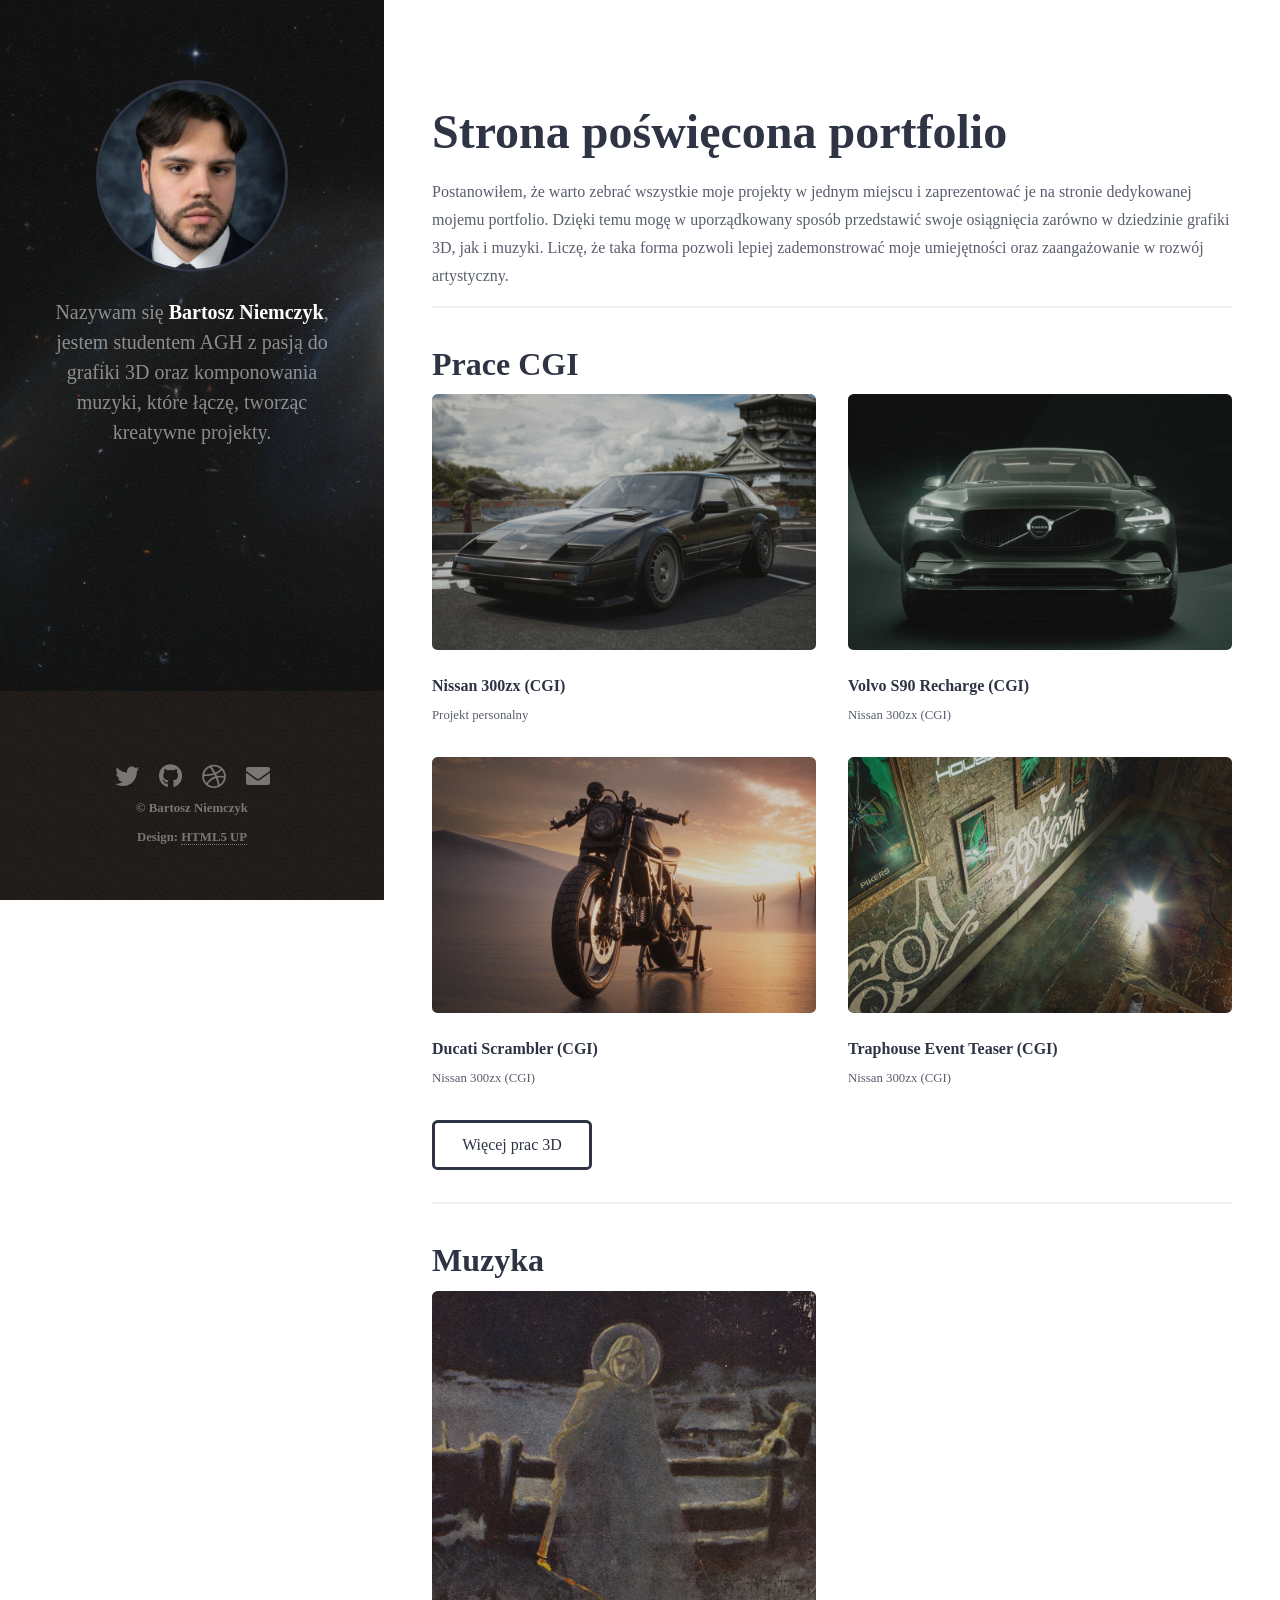
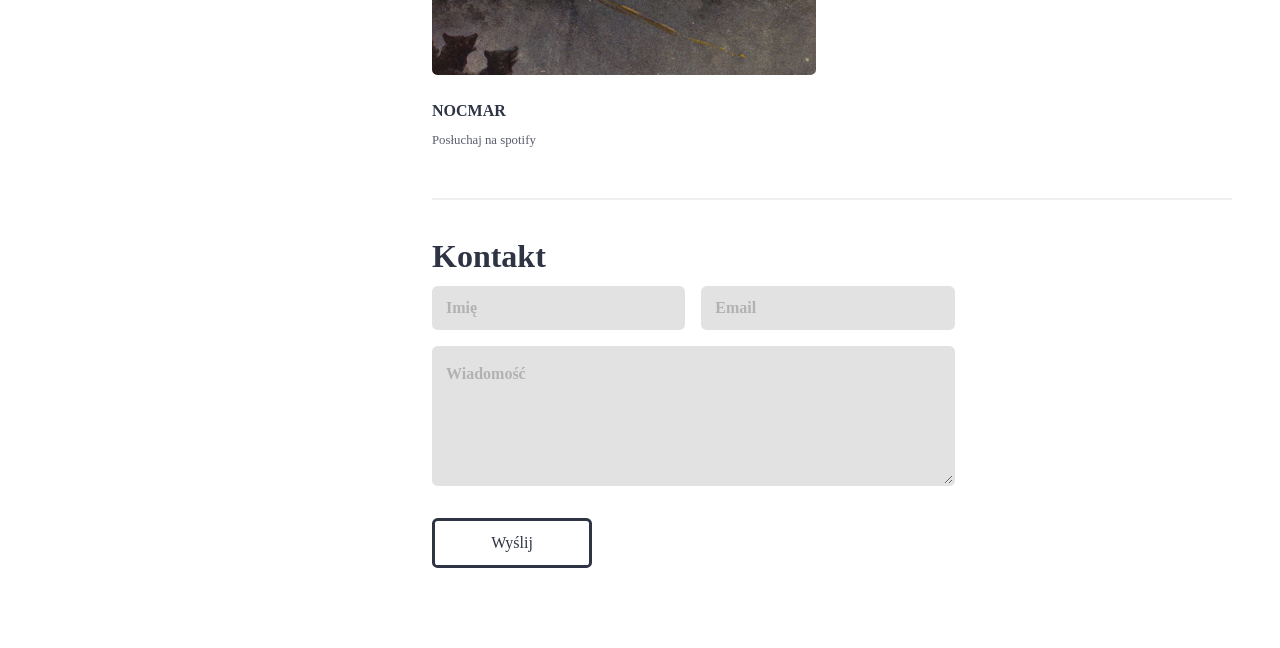
==== index.html @ d7f83591 "Update index.html" ====
<!DOCTYPE HTML>
<!--
	Strata by HTML5 UP
	html5up.net | @ajlkn
	Free for personal and commercial use under the CCA 3.0 license (html5up.net/license)
-->
<html>
	<head>
		<title>Portfolio</title>
		<meta charset="utf-8" />
		<meta name = "viewport" content = "width=device-width, minimum-scale=1.0, maximum-scale = 1.0, user-scalable = no">
		<link rel="stylesheet" href="assets/css/main.css" />
		<link rel="icon" type="image/x-icon" href="images/favicon.ico">

		
	</head>
	<body class="is-preload">

		<!-- Header -->
			<header id="header">
				<div class="inner">
					<a href="#" class="image avatar"><img src="images/avatar.jpg" alt="" /></a>
					<h1>Nazywam się <strong>Bartosz Niemczyk</strong>,<br> jestem studentem AGH z pasją do grafiki 3D oraz komponowania muzyki, które łączę, tworząc kreatywne projekty.
					</h1>
				</div>
			</header>

		<!-- Main -->
			<div id="main">

				<!-- One -->
					<section id="one">
						<header class="major">
							<h2>Strona poświęcona portfolio</h2>
						</header>
						<p>Postanowiłem, że warto zebrać wszystkie moje projekty w jednym miejscu i zaprezentować je na stronie dedykowanej mojemu portfolio. Dzięki temu mogę w uporządkowany sposób przedstawić swoje osiągnięcia zarówno w dziedzinie grafiki 3D, jak i muzyki. Liczę, że taka forma pozwoli lepiej zademonstrować moje umiejętności oraz zaangażowanie w rozwój artystyczny.</p>
						<!-- <ul class="actions">
							<li><a href="#" class="button">Learn More</a></li>
						</ul> -->
					</section>

				<!-- Two -->
					<section id="two">
						<h2>Prace CGI</h2>
						<div class="row">
							<article class="col-6 col-12-xsmall work-item">
								<a href="https://www.behance.net/gallery/176409725/Nissan-300zx-(CGI)" target="_blank" class="image fit thumb"><img src="images/thumbs/01.jpg" alt="" /></a>
								<h3>Nissan 300zx (CGI)</h3>
								<p>Projekt personalny</p>
							</article>
							<article class="col-6 col-12-xsmall work-item">
								<a href="https://www.behance.net/gallery/152420833/Volvo-S90-Recharge-(CGI)" target="_blank" class="image fit thumb"><img src="images/thumbs/02.jpg" alt="" /></a>
								<h3>Volvo S90 Recharge (CGI)</h3>
								<p>Nissan 300zx (CGI)</p>
							</article>
							<article class="col-6 col-12-xsmall work-item">
								<a href="https://www.behance.net/gallery/175457069/Ducati-Scrambler-(CGI)" target="_blank" class="image fit thumb" ><img src="images/thumbs/03.jpg" alt="" /></a>
								<h3>Ducati Scrambler (CGI)</h3>
								<p>Nissan 300zx (CGI)</p>
							</article>
							<article class="col-6 col-12-xsmall work-item">
								<a href="https://www.behance.net/gallery/165591593/Traphouse-Event-Teaser-(CGI)" target="_blank" class="image fit thumb"><img src="images/thumbs/04.jpg" alt="" /></a>
								<h3>Traphouse Event Teaser (CGI)</h3>
								<p>Nissan 300zx (CGI)</p>
							<!-- </article>
							<article class="col-6 col-12-xsmall work-item">
								<a href="images/fulls/05.jpg" class="image fit thumb"><img src="images/thumbs/05.jpg" alt="" /></a>
								<h3>Nunc enim commodo aliquet</h3>
								<p>Lorem ipsum dolor sit amet nisl sed nullam feugiat.</p>
							</article>
							<article class="col-6 col-12-xsmall work-item">
								<a href="images/fulls/06.jpg" class="image fit thumb"><img src="images/thumbs/06.jpg" alt="" /></a>
								<h3>Risus ornare lacinia</h3>
								<p>Lorem ipsum dolor sit amet nisl sed nullam feugiat.</p>
							</article> -->
						</div>
						<ul class="actions">
							<li><a href="https://www.behance.net/bartoszniemczyk" target="_blank" class="button">Więcej prac 3D</a></li>
						</ul>
					</section>


					<section id="two"></section>
						<h2>Muzyka</h2>
						<div class="row">
							<article class="col-6 col-12-xsmall work-item">
								<a href="https://open.spotify.com/artist/4rnsFcRvo1aa1k4gIyUKtD?si=FUJLoFWuQAuDpRDYm5eV9Q" class="image fit thumb"><img src="images/thumbs/05.jpg" alt="" /></a>
								<h3>NOCMAR</h3>
								<p>Posłuchaj na spotify</p>
							</article>
						</div>
					</section>

				<!-- Three -->
					<section id="three">
						<h2>Kontakt</h2>
						
						<div class="row">
							<div class="col-8 col-12-small">
								<form method="post" action="#">
									<div class="row gtr-uniform gtr-50">
										<div class="col-6 col-12-xsmall"><input type="text" name="name" id="name" placeholder="Imię" /></div>
										<div class="col-6 col-12-xsmall"><input type="email" name="email" id="email" placeholder="Email" /></div>
										<div class="col-12"><textarea name="message" id="message" placeholder="Wiadomość" rows="4"></textarea></div>
									</div>
								</form>
								<ul class="actions">
									<li><input type="submit" value="Wyślij" /></li>
								</ul>
							</div>
							<div class="col-4 col-12-small">
								<!-- <ul class="labeled-icons">
									<li>
										<h3 class="icon solid fa-home"><span class="label">Address</span></h3>
										1234 Somewhere Rd.<br />
										Nashville, TN 00000<br />
										United States
									</li>
									<li>
										<h3 class="icon solid fa-mobile-alt"><span class="label">Phone</span></h3>
										000-000-0000
									</li>
									<li>
										<h3 class="icon solid fa-envelope"><span class="label">Email</span></h3>
										<a href="#">hello@untitled.tld</a>
									</li>
								</ul> -->
							</div>
						</div>
					</section>

				<!-- Four -->
				<!--
					<section id="four">
						<h2>Elements</h2>

						<section>
							<h4>Text</h4>
							<p>This is <b>bold</b> and this is <strong>strong</strong>. This is <i>italic</i> and this is <em>emphasized</em>.
							This is <sup>superscript</sup> text and this is <sub>subscript</sub> text.
							This is <u>underlined</u> and this is code: <code>for (;;) { ... }</code>. Finally, <a href="#">this is a link</a>.</p>
							<hr />
							<header>
								<h4>Heading with a Subtitle</h4>
								<p>Lorem ipsum dolor sit amet nullam id egestas urna aliquam</p>
							</header>
							<p>Nunc lacinia ante nunc ac lobortis. Interdum adipiscing gravida odio porttitor sem non mi integer non faucibus ornare mi ut ante amet placerat aliquet. Volutpat eu sed ante lacinia sapien lorem accumsan varius montes viverra nibh in adipiscing blandit tempus accumsan.</p>
							<header>
								<h5>Heading with a Subtitle</h5>
								<p>Lorem ipsum dolor sit amet nullam id egestas urna aliquam</p>
							</header>
							<p>Nunc lacinia ante nunc ac lobortis. Interdum adipiscing gravida odio porttitor sem non mi integer non faucibus ornare mi ut ante amet placerat aliquet. Volutpat eu sed ante lacinia sapien lorem accumsan varius montes viverra nibh in adipiscing blandit tempus accumsan.</p>
							<hr />
							<h2>Heading Level 2</h2>
							<h3>Heading Level 3</h3>
							<h4>Heading Level 4</h4>
							<h5>Heading Level 5</h5>
							<h6>Heading Level 6</h6>
							<hr />
							<h5>Blockquote</h5>
							<blockquote>Fringilla nisl. Donec accumsan interdum nisi, quis tincidunt felis sagittis eget tempus euismod. Vestibulum ante ipsum primis in faucibus vestibulum. Blandit adipiscing eu felis iaculis volutpat ac adipiscing accumsan faucibus. Vestibulum ante ipsum primis in faucibus lorem ipsum dolor sit amet nullam adipiscing eu felis.</blockquote>
							<h5>Preformatted</h5>
							<pre><code>i = 0;

while (!deck.isInOrder()) {
print 'Iteration ' + i;
deck.shuffle();
i++;
}

print 'It took ' + i + ' iterations to sort the deck.';</code></pre>
						</section>

						<section>
							<h4>Lists</h4>
							<div class="row">
								<div class="col-6 col-12-xsmall">
									<h5>Unordered</h5>
									<ul>
										<li>Dolor pulvinar etiam magna etiam.</li>
										<li>Sagittis adipiscing lorem eleifend.</li>
										<li>Felis enim feugiat dolore viverra.</li>
									</ul>
									<h5>Alternate</h5>
									<ul class="alt">
										<li>Dolor pulvinar etiam magna etiam.</li>
										<li>Sagittis adipiscing lorem eleifend.</li>
										<li>Felis enim feugiat dolore viverra.</li>
									</ul>
								</div>
								<div class="col-6 col-12-xsmall">
									<h5>Ordered</h5>
									<ol>
										<li>Dolor pulvinar etiam magna etiam.</li>
										<li>Etiam vel felis at lorem sed viverra.</li>
										<li>Felis enim feugiat dolore viverra.</li>
										<li>Dolor pulvinar etiam magna etiam.</li>
										<li>Etiam vel felis at lorem sed viverra.</li>
										<li>Felis enim feugiat dolore viverra.</li>
									</ol>
									<h5>Icons</h5>
									<ul class="icons">
										<li><a href="#" class="icon brands fa-twitter"><span class="label">Twitter</span></a></li>
										<li><a href="#" class="icon brands fa-facebook-f"><span class="label">Facebook</span></a></li>
										<li><a href="#" class="icon brands fa-instagram"><span class="label">Instagram</span></a></li>
										<li><a href="#" class="icon brands fa-github"><span class="label">Github</span></a></li>
										<li><a href="#" class="icon brands fa-dribbble"><span class="label">Dribbble</span></a></li>
										<li><a href="#" class="icon brands fa-tumblr"><span class="label">Tumblr</span></a></li>
									</ul>
								</div>
							</div>
							<h5>Actions</h5>
							<ul class="actions">
								<li><a href="#" class="button primary">Default</a></li>
								<li><a href="#" class="button">Default</a></li>
							</ul>
							<ul class="actions small">
								<li><a href="#" class="button primary small">Small</a></li>
								<li><a href="#" class="button small">Small</a></li>
							</ul>
							<div class="row">
								<div class="col-6 col-12-small">
									<ul class="actions stacked">
										<li><a href="#" class="button primary">Default</a></li>
										<li><a href="#" class="button">Default</a></li>
									</ul>
								</div>
								<div class="col-6 col-12-small">
									<ul class="actions stacked">
										<li><a href="#" class="button primary small">Small</a></li>
										<li><a href="#" class="button small">Small</a></li>
									</ul>
								</div>
								<div class="col-6 col-12-small">
									<ul class="actions stacked">
										<li><a href="#" class="button primary fit">Default</a></li>
										<li><a href="#" class="button fit">Default</a></li>
									</ul>
								</div>
								<div class="col-6 col-12-small">
									<ul class="actions stacked">
										<li><a href="#" class="button primary small fit">Small</a></li>
										<li><a href="#" class="button small fit">Small</a></li>
									</ul>
								</div>
							</div>
						</section>

						<section>
							<h4>Table</h4>
							<h5>Default</h5>
							<div class="table-wrapper">
								<table>
									<thead>
										<tr>
											<th>Name</th>
											<th>Description</th>
											<th>Price</th>
										</tr>
									</thead>
									<tbody>
										<tr>
											<td>Item One</td>
											<td>Ante turpis integer aliquet porttitor.</td>
											<td>29.99</td>
										</tr>
										<tr>
											<td>Item Two</td>
											<td>Vis ac commodo adipiscing arcu aliquet.</td>
											<td>19.99</td>
										</tr>
										<tr>
											<td>Item Three</td>
											<td> Morbi faucibus arcu accumsan lorem.</td>
											<td>29.99</td>
										</tr>
										<tr>
											<td>Item Four</td>
											<td>Vitae integer tempus condimentum.</td>
											<td>19.99</td>
										</tr>
										<tr>
											<td>Item Five</td>
											<td>Ante turpis integer aliquet porttitor.</td>
											<td>29.99</td>
										</tr>
									</tbody>
									<tfoot>
										<tr>
											<td colspan="2"></td>
											<td>100.00</td>
										</tr>
									</tfoot>
								</table>
							</div>

							<h5>Alternate</h5>
							<div class="table-wrapper">
								<table class="alt">
									<thead>
										<tr>
											<th>Name</th>
											<th>Description</th>
											<th>Price</th>
										</tr>
									</thead>
									<tbody>
										<tr>
											<td>Item One</td>
											<td>Ante turpis integer aliquet porttitor.</td>
											<td>29.99</td>
										</tr>
										<tr>
											<td>Item Two</td>
											<td>Vis ac commodo adipiscing arcu aliquet.</td>
											<td>19.99</td>
										</tr>
										<tr>
											<td>Item Three</td>
											<td> Morbi faucibus arcu accumsan lorem.</td>
											<td>29.99</td>
										</tr>
										<tr>
											<td>Item Four</td>
											<td>Vitae integer tempus condimentum.</td>
											<td>19.99</td>
										</tr>
										<tr>
											<td>Item Five</td>
											<td>Ante turpis integer aliquet porttitor.</td>
											<td>29.99</td>
										</tr>
									</tbody>
									<tfoot>
										<tr>
											<td colspan="2"></td>
											<td>100.00</td>
										</tr>
									</tfoot>
								</table>
							</div>
						</section>

						<section>
							<h4>Buttons</h4>
							<ul class="actions">
								<li><a href="#" class="button primary">Primary</a></li>
								<li><a href="#" class="button">Default</a></li>
							</ul>
							<ul class="actions">
								<li><a href="#" class="button large">Large</a></li>
								<li><a href="#" class="button">Default</a></li>
								<li><a href="#" class="button small">Small</a></li>
							</ul>
							<ul class="actions fit">
								<li><a href="#" class="button primary fit">Fit</a></li>
								<li><a href="#" class="button fit">Fit</a></li>
							</ul>
							<ul class="actions fit small">
								<li><a href="#" class="button primary fit small">Fit + Small</a></li>
								<li><a href="#" class="button fit small">Fit + Small</a></li>
							</ul>
							<ul class="actions">
								<li><a href="#" class="button primary icon solid fa-download">Icon</a></li>
								<li><a href="#" class="button icon solid fa-download">Icon</a></li>
							</ul>
							<ul class="actions">
								<li><span class="button primary disabled">Primary</span></li>
								<li><span class="button disabled">Default</span></li>
							</ul>
						</section>

						<section>
							<h4>Form</h4>
							<form method="post" action="#">
								<div class="row gtr-uniform gtr-50">
									<div class="col-6 col-12-xsmall">
										<input type="text" name="demo-name" id="demo-name" value="" placeholder="Name" />
									</div>
									<div class="col-6 col-12-xsmall">
										<input type="email" name="demo-email" id="demo-email" value="" placeholder="Email" />
									</div>
									<div class="col-12">
										<select name="demo-category" id="demo-category">
											<option value="">- Category -</option>
											<option value="1">Manufacturing</option>
											<option value="1">Shipping</option>
											<option value="1">Administration</option>
											<option value="1">Human Resources</option>
										</select>
									</div>
									<div class="col-4 col-12-small">
										<input type="radio" id="demo-priority-low" name="demo-priority" checked>
										<label for="demo-priority-low">Low Priority</label>
									</div>
									<div class="col-4 col-12-small">
										<input type="radio" id="demo-priority-normal" name="demo-priority">
										<label for="demo-priority-normal">Normal Priority</label>
									</div>
									<div class="col-4 col-12-small">
										<input type="radio" id="demo-priority-high" name="demo-priority">
										<label for="demo-priority-high">High Priority</label>
									</div>
									<div class="col-6 col-12-small">
										<input type="checkbox" id="demo-copy" name="demo-copy">
										<label for="demo-copy">Email me a copy of this message</label>
									</div>
									<div class="col-6 col-12-small">
										<input type="checkbox" id="demo-human" name="demo-human" checked>
										<label for="demo-human">I am a human and not a robot</label>
									</div>
									<div class="col-12">
										<textarea name="demo-message" id="demo-message" placeholder="Enter your message" rows="6"></textarea>
									</div>
									<div class="col-12">
										<ul class="actions">
											<li><input type="submit" value="Send Message" class="primary" /></li>
											<li><input type="reset" value="Reset" /></li>
										</ul>
									</div>
								</div>
							</form>
						</section>

						<section>
							<h4>Image</h4>
							<h5>Fit</h5>
							<div class="box alt">
								<div class="row gtr-50 gtr-uniform">
									<div class="col-12"><span class="image fit"><img src="images/fulls/05.jpg" alt="" /></span></div>
									<div class="col-4"><span class="image fit"><img src="images/thumbs/01.jpg" alt="" /></span></div>
									<div class="col-4"><span class="image fit"><img src="images/thumbs/02.jpg" alt="" /></span></div>
									<div class="col-4"><span class="image fit"><img src="images/thumbs/03.jpg" alt="" /></span></div>
									<div class="col-4"><span class="image fit"><img src="images/thumbs/04.jpg" alt="" /></span></div>
									<div class="col-4"><span class="image fit"><img src="images/thumbs/05.jpg" alt="" /></span></div>
									<div class="col-4"><span class="image fit"><img src="images/thumbs/06.jpg" alt="" /></span></div>
									<div class="col-4"><span class="image fit"><img src="images/thumbs/03.jpg" alt="" /></span></div>
									<div class="col-4"><span class="image fit"><img src="images/thumbs/02.jpg" alt="" /></span></div>
									<div class="col-4"><span class="image fit"><img src="images/thumbs/01.jpg" alt="" /></span></div>
								</div>
							</div>
							<h5>Left &amp; Right</h5>
							<p><span class="image left"><img src="images/avatar.jpg" alt="" /></span>Fringilla nisl. Donec accumsan interdum nisi, quis tincidunt felis sagittis eget. tempus euismod. Vestibulum ante ipsum primis in faucibus vestibulum. Blandit adipiscing eu felis iaculis volutpat ac adipiscing accumsan eu faucibus. Integer ac pellentesque praesent tincidunt felis sagittis eget. tempus euismod. Vestibulum ante ipsum primis in faucibus vestibulum. Blandit adipiscing eu felis iaculis volutpat ac adipiscing accumsan eu faucibus. Integer ac pellentesque praesent. Donec accumsan interdum nisi, quis tincidunt felis sagittis eget. tempus euismod. Vestibulum ante ipsum primis in faucibus vestibulum. Blandit adipiscing eu felis iaculis volutpat ac adipiscing accumsan eu faucibus. Integer ac pellentesque praesent tincidunt felis sagittis eget. tempus euismod. Vestibulum ante ipsum primis in faucibus vestibulum. Blandit adipiscing eu felis iaculis volutpat ac adipiscing accumsan eu faucibus. Integer ac pellentesque praesent.</p>
							<p><span class="image right"><img src="images/avatar.jpg" alt="" /></span>Fringilla nisl. Donec accumsan interdum nisi, quis tincidunt felis sagittis eget. tempus euismod. Vestibulum ante ipsum primis in faucibus vestibulum. Blandit adipiscing eu felis iaculis volutpat ac adipiscing accumsan eu faucibus. Integer ac pellentesque praesent tincidunt felis sagittis eget. tempus euismod. Vestibulum ante ipsum primis in faucibus vestibulum. Blandit adipiscing eu felis iaculis volutpat ac adipiscing accumsan eu faucibus. Integer ac pellentesque praesent. Donec accumsan interdum nisi, quis tincidunt felis sagittis eget. tempus euismod. Vestibulum ante ipsum primis in faucibus vestibulum. Blandit adipiscing eu felis iaculis volutpat ac adipiscing accumsan eu faucibus. Integer ac pellentesque praesent tincidunt felis sagittis eget. tempus euismod. Vestibulum ante ipsum primis in faucibus vestibulum. Blandit adipiscing eu felis iaculis volutpat ac adipiscing accumsan eu faucibus. Integer ac pellentesque praesent.</p>
						</section>

					</section>
				-->

			</div>

		<!-- Footer -->
			<footer id="footer">
				<div class="inner">
					<ul class="icons">
						<li><a href="#" class="icon brands fa-twitter"><span class="label">Twitter</span></a></li>
						<li><a href="#" class="icon brands fa-github"><span class="label">Github</span></a></li>
						<li><a href="#" class="icon brands fa-dribbble"><span class="label">Dribbble</span></a></li>
						<li><a href="#" class="icon solid fa-envelope"><span class="label">Email</span></a></li>
					</ul>
					<ul class="copyright">
						<li>&copy; Bartosz Niemczyk</li><li>Design: <a href="http://html5up.net">HTML5 UP</a></li>
					</ul>
				</div>
			</footer>

		<!-- Scripts -->
			<script src="assets/js/jquery.min.js"></script>
			<script src="assets/js/jquery.poptrox.min.js"></script>
			<script src="assets/js/browser.min.js"></script>
			<script src="assets/js/breakpoints.min.js"></script>
			<script src="assets/js/util.js"></script>
			<script src="assets/js/main.js"></script>

	</body>
</html>
---- assets/css/main.css ----
@import url("fontawesome-all.min.css");
@import url("https://fonts.googleapis.com/css?family=Source+Sans+Pro:400,400italic");

/*
	Strata by HTML5 UP
	html5up.net | @ajlkn
	Free for personal and commercial use under the CCA 3.0 license (html5up.net/license)
*/

html, body, div, span, applet, object,
iframe, h1, h2, h3, h4, h5, h6, p, blockquote,
pre, a, abbr, acronym, address, big, cite,
code, del, dfn, em, img, ins, kbd, q, s, samp,
small, strike, strong, sub, sup, tt, var, b,
u, i, center, dl, dt, dd, ol, ul, li, fieldset,
form, label, legend, table, caption, tbody,
tfoot, thead, tr, th, td, article, aside,
canvas, details, embed, figure, figcaption,
footer, header, hgroup, menu, nav, output, ruby,
section, summary, time, mark, audio, video {
	margin: 0;
	padding: 0;
	border: 0;
	font-size: 100%;
	font: inherit;
	vertical-align: baseline;}

article, aside, details, figcaption, figure,
footer, header, hgroup, menu, nav, section {
	display: block;}

body {
	line-height: 1;
	
}

ol, ul {
	list-style: none;
}

blockquote, q {
	quotes: none;
}

	blockquote:before, blockquote:after, q:before, q:after {
		content: '';
		content: none;
	}

table {
	border-collapse: collapse;
	border-spacing: 0;
}

body {
	-webkit-text-size-adjust: none;
}

mark {
	background-color: transparent;
	color: inherit;
}

input::-moz-focus-inner {
	border: 0;
	padding: 0;
}

input, select, textarea {
	-moz-appearance: none;
	-webkit-appearance: none;
	-ms-appearance: none;
	appearance: none;
}

/* Basic */

	html {
		box-sizing: border-box;
	}

	*, *:before, *:after {
		box-sizing: inherit;
	}

	body {
		/* background: #fff;
		background-image: linear-gradient(#cfcfcf, rgb(255, 255, 255)) */

		background: rgb(255, 255, 255);
		/* background: linear-gradient(270deg, rgba(255,255,255,1) 0%, rgba(255,255,255,1) 20%, rgba(35,49,55,1) 100%); */
	}

		body.is-preload *, body.is-preload *:before, body.is-preload *:after {
			-moz-animation: none !important;
			-webkit-animation: none !important;
			-ms-animation: none !important;
			animation: none !important;
			-moz-transition: none !important;
			-webkit-transition: none !important;
			-ms-transition: none !important;
			transition: none !important;
		}

	body, input, select, textarea {
		color: #a2a2a2;
	
		/* font-family: "Source Sans Pro", Helvetica, sans-serif; */
		/* font-family: 'Times New Roman', Times, serif; */
		font-family: Cambria, Cochin, Georgia, Times, 'Times New Roman', serif;
		font-size: 16pt;
		font-weight: 800;
		line-height: 1.75em;
	}

	a {
		-moz-transition: color 0.2s ease-in-out, border-color 0.2s ease-in-out;
		-webkit-transition: color 0.2s ease-in-out, border-color 0.2s ease-in-out;
		-ms-transition: color 0.2s ease-in-out, border-color 0.2s ease-in-out;
		transition: color 0.2s ease-in-out, border-color 0.2s ease-in-out;
		border-bottom: dotted 1px;
		color: #49bf9d;
		text-decoration: none;
	}

		a:hover {
			border-bottom-color: transparent;
			color: #49bf9d !important;
			text-decoration: none;
		}

	strong, b {
		color: #787878;
		font-weight: 800;
	}

	em, i {
		font-style: italic;
	}

	p {
		font-weight: 400;
		color: #595e6d;
		margin: 0 0 0em 0;
	}

	h1	{
		color: #2e3444;
		font-weight: 400;
		line-height: 1em;
		margin: 0 0 0em 0;
	}
	h2, h3, h4, h5, h6 {
		/* color: #787878; */
		color: #2e3444;
		font-weight: 600;
		line-height: 1em;
		margin: 0 0 0.2em 0;
	}

		h1 a, h2 a, h3 a, h4 a, h5 a, h6 a {
			color: inherit;
			text-decoration: none;
		}

	h1 {
		font-size: 2em;
		line-height: 1.5em;
	}

	h2 {
		font-size: 2em;
		line-height: 1.5em;
	}

	h3 {
		font-size: 1.25em;
		line-height: 1.5em;
	}

	h4 {
		font-size: 1.1em;
		line-height: 1.5em;
	}

	h5 {
		font-size: 0.9em;
		line-height: 1.5em;
	}

	h6 {
		font-size: 0.7em;
		line-height: 1.5em;
	}

	sub {
		font-size: 0.8em;
		position: relative;
		top: 0.5em;
	}

	sup {
		font-size: 0.8em;
		position: relative;
		top: -0.5em;
	}

	hr {
		border: 0;
		border-bottom: solid 2px #efefef;
		margin: 2em 0;
	}

		hr.major {
			margin: 3em 0;
		}

	blockquote {
		border-left: solid 6px #efefef;
		font-style: italic;
		margin: 0 0 2em 0;
		padding: 0.5em 0 0.5em 1.5em;
	}

	code {
		background: #f7f7f7;
		border-radius: 0.35em;
		border: solid 2px #efefef;
		font-family: "Courier New", monospace;
		font-size: 0.9em;
		margin: 0 0.25em;
		padding: 0.25em 0.65em;
	}

	pre {
		-webkit-overflow-scrolling: touch;
		font-family: "Courier New", monospace;
		font-size: 0.9em;
		margin: 0 0 2em 0;
	}

		pre code {
			display: block;
			line-height: 1.75em;
			padding: 1em 1.5em;
			overflow-x: auto;
		}

	.align-left {
		text-align: left;
	}

	.align-center {
		text-align: center;
	}

	.align-right {
		text-align: right;
	}

/* Container */

	.container {
		margin: 0 auto;
		max-width: calc(100% - 4em);
		width: 100%;
	}

		.container.xsmall {
			width: 25%;
		}

		.container.small {
			width: 50%;
		}

		.container.medium {
			width: 75%;
		}

		.container.large {
			width: 125%;
		}

		.container.xlarge {
			width: 150%;
		}

		.container.max {
			width: 100%;
		}

		@media screen and (max-width: 980px) {

			.container {
				width: 100% !important;
				max-width: 100% !important;
			}

		}

		@media screen and (max-width: 480px) {

			.container {
				max-width: calc(100% - 3em);
			}

		}

/* Row */

	.row {
		display: flex;
		flex-wrap: wrap;
		box-sizing: border-box;
		align-items: stretch;

		
	}

		.row > * {
			box-sizing: border-box;
		}

		.row.gtr-uniform > * > :last-child {
			margin-bottom: 0;
		}

		.row.aln-left {
			justify-content: flex-start;
		}

		.row.aln-center {
			justify-content: center;
		}

		.row.aln-right {
			justify-content: flex-end;
		}

		.row.aln-top {
			align-items: flex-start;
		}

		.row.aln-middle {
			align-items: center;
		}

		.row.aln-bottom {
			align-items: flex-end;
		}

		.row > .imp {
			order: -1;
		}

		.row > .col-1 {
			width: 8.33333%;
		}

		.row > .off-1 {
			margin-left: 8.33333%;
		}

		.row > .col-2 {
			width: 16.66667%;
		}

		.row > .off-2 {
			margin-left: 16.66667%;
		}

		.row > .col-3 {
			width: 25%;
		}

		.row > .off-3 {
			margin-left: 25%;
		}

		.row > .col-4 {
			width: 33.33333%;
		}

		.row > .off-4 {
			margin-left: 33.33333%;
		}

		.row > .col-5 {
			width: 41.66667%;
		}

		.row > .off-5 {
			margin-left: 41.66667%;
		}

		.row > .col-6 {
			width: 50%;
		}

		.row > .off-6 {
			margin-left: 50%;
		}

		.row > .col-7 {
			width: 58.33333%;
		}

		.row > .off-7 {
			margin-left: 58.33333%;
		}

		.row > .col-8 {
			width: 66.66667%;
		}

		.row > .off-8 {
			margin-left: 66.66667%;
		}

		.row > .col-9 {
			width: 75%;
		}

		.row > .off-9 {
			margin-left: 75%;
		}

		.row > .col-10 {
			width: 83.33333%;
		}

		.row > .off-10 {
			margin-left: 83.33333%;
		}

		.row > .col-11 {
			width: 91.66667%;
		}

		.row > .off-11 {
			margin-left: 91.66667%;
		}

		.row > .col-12 {
			width: 100%;
		}

		.row > .off-12 {
			margin-left: 100%;
		}

		.row.gtr-0 {
			margin-top: 0;
			margin-left: 0em;
		}

			.row.gtr-0 > * {
				padding: 0 0 0 0em;
			}

			.row.gtr-0.gtr-uniform {
				margin-top: 0em;
			}

				.row.gtr-0.gtr-uniform > * {
					padding-top: 0em;
				}

		.row.gtr-25 {
			margin-top: 0;
			margin-left: -0.625em;
		}

			.row.gtr-25 > * {
				padding: 0 0 0 0.625em;
			}

			.row.gtr-25.gtr-uniform {
				margin-top: -0.625em;
			}

				.row.gtr-25.gtr-uniform > * {
					padding-top: 0.625em;
				}

		.row.gtr-50 {
			margin-top: 0;
			margin-left: -1.25em;
		}

			.row.gtr-50 > * {
				padding: 0 0 0 1.25em;
			}

			.row.gtr-50.gtr-uniform {
				margin-top: -1.25em;
			}

				.row.gtr-50.gtr-uniform > * {
					padding-top: 1.25em;
				}

		.row {
			margin-top: 0;
			margin-left: -2.5em;
		}

			.row > * {
				padding: 0 0 0 2.5em;
			}

			.row.gtr-uniform {
				margin-top: -2.5em;
			}

				.row.gtr-uniform > * {
					padding-top: 2.5em;
				}

		.row.gtr-150 {
			margin-top: 0;
			margin-left: -3.75em;
		}

			.row.gtr-150 > * {
				padding: 0 0 0 3.75em;
			}

			.row.gtr-150.gtr-uniform {
				margin-top: -3.75em;
			}

				.row.gtr-150.gtr-uniform > * {
					padding-top: 3.75em;
				}

		.row.gtr-200 {
			margin-top: 0;
			margin-left: -5em;
		}

			.row.gtr-200 > * {
				padding: 0 0 0 5em;
			}

			.row.gtr-200.gtr-uniform {
				margin-top: -5em;
			}

				.row.gtr-200.gtr-uniform > * {
					padding-top: 5em;
				}

		@media screen and (max-width: 1800px) {

			.row {
				display: flex;
				flex-wrap: wrap;
				box-sizing: border-box;
				align-items: stretch;
			}

				.row > * {
					box-sizing: border-box;
				}

				.row.gtr-uniform > * > :last-child {
					margin-bottom: 0;
				}

				.row.aln-left {
					justify-content: flex-start;
				}

				.row.aln-center {
					justify-content: center;
				}

				.row.aln-right {
					justify-content: flex-end;
				}

				.row.aln-top {
					align-items: flex-start;
				}

				.row.aln-middle {
					align-items: center;
				}

				.row.aln-bottom {
					align-items: flex-end;
				}

				.row > .imp-xlarge {
					order: -1;
				}

				.row > .col-1-xlarge {
					width: 8.33333%;
				}

				.row > .off-1-xlarge {
					margin-left: 8.33333%;
				}

				.row > .col-2-xlarge {
					width: 16.66667%;
				}

				.row > .off-2-xlarge {
					margin-left: 16.66667%;
				}

				.row > .col-3-xlarge {
					width: 25%;
				}

				.row > .off-3-xlarge {
					margin-left: 25%;
				}

				.row > .col-4-xlarge {
					width: 33.33333%;
				}

				.row > .off-4-xlarge {
					margin-left: 33.33333%;
				}

				.row > .col-5-xlarge {
					width: 41.66667%;
				}

				.row > .off-5-xlarge {
					margin-left: 41.66667%;
				}

				.row > .col-6-xlarge {
					width: 50%;
				}

				.row > .off-6-xlarge {
					margin-left: 50%;
				}

				.row > .col-7-xlarge {
					width: 58.33333%;
				}

				.row > .off-7-xlarge {
					margin-left: 58.33333%;
				}

				.row > .col-8-xlarge {
					width: 66.66667%;
				}

				.row > .off-8-xlarge {
					margin-left: 66.66667%;
				}

				.row > .col-9-xlarge {
					width: 75%;
				}

				.row > .off-9-xlarge {
					margin-left: 75%;
				}

				.row > .col-10-xlarge {
					width: 83.33333%;
				}

				.row > .off-10-xlarge {
					margin-left: 83.33333%;
				}

				.row > .col-11-xlarge {
					width: 91.66667%;
				}

				.row > .off-11-xlarge {
					margin-left: 91.66667%;
				}

				.row > .col-12-xlarge {
					width: 100%;
				}

				.row > .off-12-xlarge {
					margin-left: 100%;
				}

				.row.gtr-0 {
					margin-top: 0;
					margin-left: 0em;
				}

					.row.gtr-0 > * {
						padding: 0 0 0 0em;
					}

					.row.gtr-0.gtr-uniform {
						margin-top: 0em;
					}

						.row.gtr-0.gtr-uniform > * {
							padding-top: 0em;
						}

				.row.gtr-25 {
					margin-top: 0;
					margin-left: -0.625em;
				}

					.row.gtr-25 > * {
						padding: 0 0 0 0.625em;
					}

					.row.gtr-25.gtr-uniform {
						margin-top: -0.625em;
					}

						.row.gtr-25.gtr-uniform > * {
							padding-top: 0.625em;
						}

				.row.gtr-50 {
					margin-top: 0;
					margin-left: -1.25em;
				}

					.row.gtr-50 > * {
						padding: 0 0 0 1.25em;
					}

					.row.gtr-50.gtr-uniform {
						margin-top: -1.25em;
					}

						.row.gtr-50.gtr-uniform > * {
							padding-top: 1.25em;
						}

				.row {
					margin-top: 0;
					margin-left: -2.5em;
				}

					.row > * {
						padding: 0 0 0 2.5em;
					}

					.row.gtr-uniform {
						margin-top: -2.5em;
					}

						.row.gtr-uniform > * {
							padding-top: 2.5em;
						}

				.row.gtr-150 {
					margin-top: 0;
					margin-left: -3.75em;
				}

					.row.gtr-150 > * {
						padding: 0 0 0 3.75em;
					}

					.row.gtr-150.gtr-uniform {
						margin-top: -3.75em;
					}

						.row.gtr-150.gtr-uniform > * {
							padding-top: 3.75em;
						}

				.row.gtr-200 {
					margin-top: 0;
					margin-left: -5em;
				}

					.row.gtr-200 > * {
						padding: 0 0 0 5em;
					}

					.row.gtr-200.gtr-uniform {
						margin-top: -5em;
					}

						.row.gtr-200.gtr-uniform > * {
							padding-top: 5em;
						}

		}

		@media screen and (max-width: 1280px) {

			.row {
				display: flex;
				flex-wrap: wrap;
				box-sizing: border-box;
				align-items: stretch;
			}

				.row > * {
					box-sizing: border-box;
				}

				.row.gtr-uniform > * > :last-child {
					margin-bottom: 0;
				}

				.row.aln-left {
					justify-content: flex-start;
				}

				.row.aln-center {
					justify-content: center;
				}

				.row.aln-right {
					justify-content: flex-end;
				}

				.row.aln-top {
					align-items: flex-start;
				}

				.row.aln-middle {
					align-items: center;
				}

				.row.aln-bottom {
					align-items: flex-end;
				}

				.row > .imp-large {
					order: -1;
				}

				.row > .col-1-large {
					width: 8.33333%;
				}

				.row > .off-1-large {
					margin-left: 8.33333%;
				}

				.row > .col-2-large {
					width: 16.66667%;
				}

				.row > .off-2-large {
					margin-left: 16.66667%;
				}

				.row > .col-3-large {
					width: 25%;
				}

				.row > .off-3-large {
					margin-left: 25%;
				}

				.row > .col-4-large {
					width: 33.33333%;
				}

				.row > .off-4-large {
					margin-left: 33.33333%;
				}

				.row > .col-5-large {
					width: 41.66667%;
				}

				.row > .off-5-large {
					margin-left: 41.66667%;
				}

				.row > .col-6-large {
					width: 50%;
				}

				.row > .off-6-large {
					margin-left: 50%;
				}

				.row > .col-7-large {
					width: 58.33333%;
				}

				.row > .off-7-large {
					margin-left: 58.33333%;
				}

				.row > .col-8-large {
					width: 66.66667%;
				}

				.row > .off-8-large {
					margin-left: 66.66667%;
				}

				.row > .col-9-large {
					width: 75%;
				}

				.row > .off-9-large {
					margin-left: 75%;
				}

				.row > .col-10-large {
					width: 83.33333%;
				}

				.row > .off-10-large {
					margin-left: 83.33333%;
				}

				.row > .col-11-large {
					width: 91.66667%;
				}

				.row > .off-11-large {
					margin-left: 91.66667%;
				}

				.row > .col-12-large {
					width: 100%;
				}

				.row > .off-12-large {
					margin-left: 100%;
				}

				.row.gtr-0 {
					margin-top: 0;
					margin-left: 0em;
				}

					.row.gtr-0 > * {
						padding: 0 0 0 0em;
					}

					.row.gtr-0.gtr-uniform {
						margin-top: 0em;
					}

						.row.gtr-0.gtr-uniform > * {
							padding-top: 0em;
						}

				.row.gtr-25 {
					margin-top: 0;
					margin-left: -0.5em;
				}

					.row.gtr-25 > * {
						padding: 0 0 0 0.5em;
					}

					.row.gtr-25.gtr-uniform {
						margin-top: -0.5em;
					}

						.row.gtr-25.gtr-uniform > * {
							padding-top: 0.5em;
						}

				.row.gtr-50 {
					margin-top: 0;
					margin-left: -1em;
				}

					.row.gtr-50 > * {
						padding: 0 0 0 1em;
					}

					.row.gtr-50.gtr-uniform {
						margin-top: -1em;
					}

						.row.gtr-50.gtr-uniform > * {
							padding-top: 1em;
						}

				.row {
					margin-top: 0;
					margin-left: -2em;
				}

					.row > * {
						padding: 0 0 0 2em;
					}

					.row.gtr-uniform {
						margin-top: -2em;
					}

						.row.gtr-uniform > * {
							padding-top: 2em;
						}

				.row.gtr-150 {
					margin-top: 0;
					margin-left: -3em;
				}

					.row.gtr-150 > * {
						padding: 0 0 0 3em;
					}

					.row.gtr-150.gtr-uniform {
						margin-top: -3em;
					}

						.row.gtr-150.gtr-uniform > * {
							padding-top: 3em;
						}

				.row.gtr-200 {
					margin-top: 0;
					margin-left: -4em;
				}

					.row.gtr-200 > * {
						padding: 0 0 0 4em;
					}

					.row.gtr-200.gtr-uniform {
						margin-top: -4em;
					}

						.row.gtr-200.gtr-uniform > * {
							padding-top: 4em;
						}

		}

		@media screen and (max-width: 980px) {

			.row {
				display: flex;
				flex-wrap: wrap;
				box-sizing: border-box;
				align-items: stretch;
			}

				.row > * {
					box-sizing: border-box;
				}

				.row.gtr-uniform > * > :last-child {
					margin-bottom: 0;
				}

				.row.aln-left {
					justify-content: flex-start;
				}

				.row.aln-center {
					justify-content: center;
				}

				.row.aln-right {
					justify-content: flex-end;
				}

				.row.aln-top {
					align-items: flex-start;
				}

				.row.aln-middle {
					align-items: center;
				}

				.row.aln-bottom {
					align-items: flex-end;
				}

				.row > .imp-medium {
					order: -1;
				}

				.row > .col-1-medium {
					width: 8.33333%;
				}

				.row > .off-1-medium {
					margin-left: 8.33333%;
				}

				.row > .col-2-medium {
					width: 16.66667%;
				}

				.row > .off-2-medium {
					margin-left: 16.66667%;
				}

				.row > .col-3-medium {
					width: 25%;
				}

				.row > .off-3-medium {
					margin-left: 25%;
				}

				.row > .col-4-medium {
					width: 33.33333%;
				}

				.row > .off-4-medium {
					margin-left: 33.33333%;
				}

				.row > .col-5-medium {
					width: 41.66667%;
				}

				.row > .off-5-medium {
					margin-left: 41.66667%;
				}

				.row > .col-6-medium {
					width: 50%;
				}

				.row > .off-6-medium {
					margin-left: 50%;
				}

				.row > .col-7-medium {
					width: 58.33333%;
				}

				.row > .off-7-medium {
					margin-left: 58.33333%;
				}

				.row > .col-8-medium {
					width: 66.66667%;
				}

				.row > .off-8-medium {
					margin-left: 66.66667%;
				}

				.row > .col-9-medium {
					width: 75%;
				}

				.row > .off-9-medium {
					margin-left: 75%;
				}

				.row > .col-10-medium {
					width: 83.33333%;
				}

				.row > .off-10-medium {
					margin-left: 83.33333%;
				}

				.row > .col-11-medium {
					width: 91.66667%;
				}

				.row > .off-11-medium {
					margin-left: 91.66667%;
				}

				.row > .col-12-medium {
					width: 100%;
				}

				.row > .off-12-medium {
					margin-left: 100%;
				}

				.row.gtr-0 {
					margin-top: 0;
					margin-left: 0em;
				}

					.row.gtr-0 > * {
						padding: 0 0 0 0em;
					}

					.row.gtr-0.gtr-uniform {
						margin-top: 0em;
					}

						.row.gtr-0.gtr-uniform > * {
							padding-top: 0em;
						}

				.row.gtr-25 {
					margin-top: 0;
					margin-left: -0.5em;
				}

					.row.gtr-25 > * {
						padding: 0 0 0 0.5em;
					}

					.row.gtr-25.gtr-uniform {
						margin-top: -0.5em;
					}

						.row.gtr-25.gtr-uniform > * {
							padding-top: 0.5em;
						}

				.row.gtr-50 {
					margin-top: 0;
					margin-left: -1em;
				}

					.row.gtr-50 > * {
						padding: 0 0 0 1em;
					}

					.row.gtr-50.gtr-uniform {
						margin-top: -1em;
					}

						.row.gtr-50.gtr-uniform > * {
							padding-top: 1em;
						}

				.row {
					margin-top: 0;
					margin-left: -2em;
				}

					.row > * {
						padding: 0 0 0 2em;
					}

					.row.gtr-uniform {
						margin-top: -2em;
					}

						.row.gtr-uniform > * {
							padding-top: 2em;
						}

				.row.gtr-150 {
					margin-top: 0;
					margin-left: -3em;
				}

					.row.gtr-150 > * {
						padding: 0 0 0 3em;
					}

					.row.gtr-150.gtr-uniform {
						margin-top: -3em;
					}

						.row.gtr-150.gtr-uniform > * {
							padding-top: 3em;
						}

				.row.gtr-200 {
					margin-top: 0;
					margin-left: -4em;
				}

					.row.gtr-200 > * {
						padding: 0 0 0 4em;
					}

					.row.gtr-200.gtr-uniform {
						margin-top: -4em;
					}

						.row.gtr-200.gtr-uniform > * {
							padding-top: 4em;
						}

		}

		@media screen and (max-width: 736px) {

			.row {
				display: flex;
				flex-wrap: wrap;
				box-sizing: border-box;
				align-items: stretch;
			}

				.row > * {
					box-sizing: border-box;
				}

				.row.gtr-uniform > * > :last-child {
					margin-bottom: 0;
				}

				.row.aln-left {
					justify-content: flex-start;
				}

				.row.aln-center {
					justify-content: center;
				}

				.row.aln-right {
					justify-content: flex-end;
				}

				.row.aln-top {
					align-items: flex-start;
				}

				.row.aln-middle {
					align-items: center;
				}

				.row.aln-bottom {
					align-items: flex-end;
				}

				.row > .imp-small {
					order: -1;
				}

				.row > .col-1-small {
					width: 8.33333%;
				}

				.row > .off-1-small {
					margin-left: 8.33333%;
				}

				.row > .col-2-small {
					width: 16.66667%;
				}

				.row > .off-2-small {
					margin-left: 16.66667%;
				}

				.row > .col-3-small {
					width: 25%;
				}

				.row > .off-3-small {
					margin-left: 25%;
				}

				.row > .col-4-small {
					width: 33.33333%;
				}

				.row > .off-4-small {
					margin-left: 33.33333%;
				}

				.row > .col-5-small {
					width: 41.66667%;
				}

				.row > .off-5-small {
					margin-left: 41.66667%;
				}

				.row > .col-6-small {
					width: 50%;
				}

				.row > .off-6-small {
					margin-left: 50%;
				}

				.row > .col-7-small {
					width: 58.33333%;
				}

				.row > .off-7-small {
					margin-left: 58.33333%;
				}

				.row > .col-8-small {
					width: 66.66667%;
				}

				.row > .off-8-small {
					margin-left: 66.66667%;
				}

				.row > .col-9-small {
					width: 75%;
				}

				.row > .off-9-small {
					margin-left: 75%;
				}

				.row > .col-10-small {
					width: 83.33333%;
				}

				.row > .off-10-small {
					margin-left: 83.33333%;
				}

				.row > .col-11-small {
					width: 91.66667%;
				}

				.row > .off-11-small {
					margin-left: 91.66667%;
				}

				.row > .col-12-small {
					width: 100%;
				}

				.row > .off-12-small {
					margin-left: 100%;
				}

				.row.gtr-0 {
					margin-top: 0;
					margin-left: 0em;
				}

					.row.gtr-0 > * {
						padding: 0 0 0 0em;
					}

					.row.gtr-0.gtr-uniform {
						margin-top: 0em;
					}

						.row.gtr-0.gtr-uniform > * {
							padding-top: 0em;
						}

				.row.gtr-25 {
					margin-top: 0;
					margin-left: -0.375em;
				}

					.row.gtr-25 > * {
						padding: 0 0 0 0.375em;
					}

					.row.gtr-25.gtr-uniform {
						margin-top: -0.375em;
					}

						.row.gtr-25.gtr-uniform > * {
							padding-top: 0.375em;
						}

				.row.gtr-50 {
					margin-top: 0;
					margin-left: -0.75em;
				}

					.row.gtr-50 > * {
						padding: 0 0 0 0.75em;
					}

					.row.gtr-50.gtr-uniform {
						margin-top: -0.75em;
					}

						.row.gtr-50.gtr-uniform > * {
							padding-top: 0.75em;
						}

				.row {
					margin-top: 0;
					margin-left: -1.5em;
				}

					.row > * {
						padding: 0 0 0 1.5em;
					}

					.row.gtr-uniform {
						margin-top: -1.5em;
					}

						.row.gtr-uniform > * {
							padding-top: 1.5em;
						}

				.row.gtr-150 {
					margin-top: 0;
					margin-left: -2.25em;
				}

					.row.gtr-150 > * {
						padding: 0 0 0 2.25em;
					}

					.row.gtr-150.gtr-uniform {
						margin-top: -2.25em;
					}

						.row.gtr-150.gtr-uniform > * {
							padding-top: 2.25em;
						}

				.row.gtr-200 {
					margin-top: 0;
					margin-left: -3em;
				}

					.row.gtr-200 > * {
						padding: 0 0 0 3em;
					}

					.row.gtr-200.gtr-uniform {
						margin-top: -3em;
					}

						.row.gtr-200.gtr-uniform > * {
							padding-top: 3em;
						}

		}

		@media screen and (max-width: 480px) {

			.row {
				display: flex;
				flex-wrap: wrap;
				box-sizing: border-box;
				align-items: stretch;
			}

				.row > * {
					box-sizing: border-box;
				}

				.row.gtr-uniform > * > :last-child {
					margin-bottom: 0;
				}

				.row.aln-left {
					justify-content: flex-start;
				}

				.row.aln-center {
					justify-content: center;
				}

				.row.aln-right {
					justify-content: flex-end;
				}

				.row.aln-top {
					align-items: flex-start;
				}

				.row.aln-middle {
					align-items: center;
				}

				.row.aln-bottom {
					align-items: flex-end;
				}

				.row > .imp-xsmall {
					order: -1;
				}

				.row > .col-1-xsmall {
					width: 8.33333%;
				}

				.row > .off-1-xsmall {
					margin-left: 8.33333%;
				}

				.row > .col-2-xsmall {
					width: 16.66667%;
				}

				.row > .off-2-xsmall {
					margin-left: 16.66667%;
				}

				.row > .col-3-xsmall {
					width: 25%;
				}

				.row > .off-3-xsmall {
					margin-left: 25%;
				}

				.row > .col-4-xsmall {
					width: 33.33333%;
				}

				.row > .off-4-xsmall {
					margin-left: 33.33333%;
				}

				.row > .col-5-xsmall {
					width: 41.66667%;
				}

				.row > .off-5-xsmall {
					margin-left: 41.66667%;
				}

				.row > .col-6-xsmall {
					width: 50%;
				}

				.row > .off-6-xsmall {
					margin-left: 50%;
				}

				.row > .col-7-xsmall {
					width: 58.33333%;
				}

				.row > .off-7-xsmall {
					margin-left: 58.33333%;
				}

				.row > .col-8-xsmall {
					width: 66.66667%;
				}

				.row > .off-8-xsmall {
					margin-left: 66.66667%;
				}

				.row > .col-9-xsmall {
					width: 75%;
				}

				.row > .off-9-xsmall {
					margin-left: 75%;
				}

				.row > .col-10-xsmall {
					width: 83.33333%;
				}

				.row > .off-10-xsmall {
					margin-left: 83.33333%;
				}

				.row > .col-11-xsmall {
					width: 91.66667%;
				}

				.row > .off-11-xsmall {
					margin-left: 91.66667%;
				}

				.row > .col-12-xsmall {
					width: 100%;
				}

				.row > .off-12-xsmall {
					margin-left: 100%;
				}

				.row.gtr-0 {
					margin-top: 0;
					margin-left: 0em;
				}

					.row.gtr-0 > * {
						padding: 0 0 0 0em;
					}

					.row.gtr-0.gtr-uniform {
						margin-top: 0em;
					}

						.row.gtr-0.gtr-uniform > * {
							padding-top: 0em;
						}

				.row.gtr-25 {
					margin-top: 0;
					margin-left: -0.375em;
				}

					.row.gtr-25 > * {
						padding: 0 0 0 0.375em;
					}

					.row.gtr-25.gtr-uniform {
						margin-top: -0.375em;
					}

						.row.gtr-25.gtr-uniform > * {
							padding-top: 0.375em;
						}

				.row.gtr-50 {
					margin-top: 0;
					margin-left: -0.75em;
				}

					.row.gtr-50 > * {
						padding: 0 0 0 0.75em;
					}

					.row.gtr-50.gtr-uniform {
						margin-top: -0.75em;
					}

						.row.gtr-50.gtr-uniform > * {
							padding-top: 0.75em;
						}

				.row {
					margin-top: 0;
					margin-left: -1.5em;
				}

					.row > * {
						padding: 0 0 0 1.5em;
					}

					.row.gtr-uniform {
						margin-top: -1.5em;
					}

						.row.gtr-uniform > * {
							padding-top: 1.5em;
						}

				.row.gtr-150 {
					margin-top: 0;
					margin-left: -2.25em;
				}

					.row.gtr-150 > * {
						padding: 0 0 0 2.25em;
					}

					.row.gtr-150.gtr-uniform {
						margin-top: -2.25em;
					}

						.row.gtr-150.gtr-uniform > * {
							padding-top: 2.25em;
						}

				.row.gtr-200 {
					margin-top: 0;
					margin-left: -3em;
				}

					.row.gtr-200 > * {
						padding: 0 0 0 3em;
					}

					.row.gtr-200.gtr-uniform {
						margin-top: -3em;
					}

						.row.gtr-200.gtr-uniform > * {
							padding-top: 3em;
						}

		}

/* Section/Article */

	section.special, article.special {
		text-align: center;
		
	}

	header p {
		color: #b2b2b2;
		position: relative;
		margin: 0 0 1.5em 0;
	}

	header h2 + p {
		font-size: 1.25em;
		margin-top: -1em;
		line-height: 1.5em;
	}

	header h3 + p {
		font-size: 1.1em;
		margin-top: -0.8em;
		line-height: 1.5em;
	}

	header h4 + p,
	header h5 + p,
	header h6 + p {
		font-size: 0.9em;
		margin-top: -0.6em;
		line-height: 1.5em;
	}

	header.major h2 {
		font-size: 3em;
	}

/* Form */

	form {
		color: #2e3444;
		margin: 0 0 2em 0;
	}

	label {
		color: #2e3444;
		display: block;
		font-size: 0.9em;
		font-weight: 600;
		margin: 0 0 1em 0;
	}

	input[type="text"],
	input[type="password"],
	input[type="email"],
	select,
	textarea {
		color: #2e3444;
		-moz-appearance: none;
		-webkit-appearance: none;
		-ms-appearance: none;
		appearance: none;
		background: #e2e2e2;
		border-radius: 0.35em;
		border: solid 2px transparent;
		color: inherit;
		display: block;
		outline: 0;
		padding: 0 0.75em;
		text-decoration: none;
		width: 100%;
	}

		input[type="text"]:invalid,
		input[type="password"]:invalid,
		input[type="email"]:invalid,
		select:invalid,
		textarea:invalid {
			box-shadow: none;
		}

		input[type="text"]:focus,
		input[type="password"]:focus,
		input[type="email"]:focus,
		select:focus,
		textarea:focus {
			border-color: #49bf9d;
		}

	select {
		background-image: url("data:image/svg+xml;charset=utf8,%3Csvg xmlns='http://www.w3.org/2000/svg' width='40' height='40' preserveAspectRatio='none' viewBox='0 0 40 40'%3E%3Cpath d='M9.4,12.3l10.4,10.4l10.4-10.4c0.2-0.2,0.5-0.4,0.9-0.4c0.3,0,0.6,0.1,0.9,0.4l3.3,3.3c0.2,0.2,0.4,0.5,0.4,0.9 c0,0.4-0.1,0.6-0.4,0.9L20.7,31.9c-0.2,0.2-0.5,0.4-0.9,0.4c-0.3,0-0.6-0.1-0.9-0.4L4.3,17.3c-0.2-0.2-0.4-0.5-0.4-0.9 c0-0.4,0.1-0.6,0.4-0.9l3.3-3.3c0.2-0.2,0.5-0.4,0.9-0.4S9.1,12.1,9.4,12.3z' fill='%23dfdfdf' /%3E%3C/svg%3E");
		background-size: 1.25rem;
		background-repeat: no-repeat;
		background-position: calc(100% - 1rem) center;
		height: 2.75em;
		padding-right: 2.75em;
		text-overflow: ellipsis;
	}

		select option {
			color: #787878;
			background: #fff;
		}

		select:focus::-ms-value {
			background-color: transparent;
		}

		select::-ms-expand {
			display: none;
		}

	input[type="text"],
	input[type="password"],
	input[type="email"],
	select {
		height: 2.75em;
	}

	textarea {
		padding: 0.75em;
	}

	input[type="checkbox"],
	input[type="radio"] {
		-moz-appearance: none;
		-webkit-appearance: none;
		-ms-appearance: none;
		appearance: none;
		display: block;
		float: left;
		margin-right: -2em;
		opacity: 0;
		width: 1em;
		z-index: -1;
	}

		input[type="checkbox"] + label,
		input[type="radio"] + label {
			text-decoration: none;
			color: #a2a2a2;
			cursor: pointer;
			display: inline-block;
			font-size: 1em;
			font-weight: 400;
			padding-left: 2.4em;
			padding-right: 0.75em;
			position: relative;
		}

			input[type="checkbox"] + label:before,
			input[type="radio"] + label:before {
				-moz-osx-font-smoothing: grayscale;
				-webkit-font-smoothing: antialiased;
				display: inline-block;
				font-style: normal;
				font-variant: normal;
				text-rendering: auto;
				line-height: 1;
				text-transform: none !important;
				font-family: 'Font Awesome 5 Free';
				font-weight: 900;
			}

			input[type="checkbox"] + label:before,
			input[type="radio"] + label:before {
				background: #f7f7f7;
				border-radius: 0.35em;
				border: solid 2px transparent;
				content: '';
				display: inline-block;
				font-size: 0.8em;
				height: 2.0625em;
				left: 0;
				line-height: 1.85625em;
				position: absolute;
				text-align: center;
				top: 0;
				width: 2.0625em;
			}

		input[type="checkbox"]:checked + label:before,
		input[type="radio"]:checked + label:before {
			background: #787878;
			border-color: #787878;
			color: #fff;
			content: '\f00c';
		}

		input[type="checkbox"]:focus + label:before,
		input[type="radio"]:focus + label:before {
			border-color: #49bf9d;
		}

	input[type="checkbox"] + label:before {
		border-radius: 0.35em;
	}

	input[type="radio"] + label:before {
		border-radius: 100%;
	}

	::-webkit-input-placeholder {
		color: #b2b2b2 !important;
		opacity: 1.0;
	}

	:-moz-placeholder {
		color: #b2b2b2 !important;
		opacity: 1.0;
	}

	::-moz-placeholder {
		color: #b2b2b2 !important;
		opacity: 1.0;
	}

	:-ms-input-placeholder {
		color: #b2b2b2 !important;
		opacity: 1.0;
	}

/* Box */

	.box {
		border-radius: 0.35em;
		border: solid 2px #efefef;
		margin-bottom: 2em;
		padding: 1.5em;
	}

		.box > :last-child,
		.box > :last-child > :last-child,
		.box > :last-child > :last-child > :last-child {
			margin-bottom: 0;
		}

		.box.alt {
			border: 0;
			border-radius: 0;
			padding: 0;
		}

/* Icon */

	.icon {
		text-decoration: none;
		border-bottom: none;
		position: relative;
	}

		.icon:before {
			-moz-osx-font-smoothing: grayscale;
			-webkit-font-smoothing: antialiased;
			display: inline-block;
			font-style: normal;
			font-variant: normal;
			text-rendering: auto;
			line-height: 1;
			text-transform: none !important;
			font-family: 'Font Awesome 5 Free';
			font-weight: 400;
		}

		.icon > .label {
			display: none;
		}

		.icon:before {
			line-height: inherit;
		}

		.icon.solid:before {
			font-weight: 900;
		}

		.icon.brands:before {
			font-family: 'Font Awesome 5 Brands';
		}

/* Image */

	.image {
		border-radius: 0.35em;
		border: 0;
		display: inline-block;
		position: relative;
	}

		.image:before {
			-moz-transition: opacity 0.2s ease-in-out;
			-webkit-transition: opacity 0.2s ease-in-out;
			-ms-transition: opacity 0.2s ease-in-out;
			transition: opacity 0.2s ease-in-out;
			background: url("images/overlay.png");
			border-radius: 0.35em;
			content: '';
			display: block;
			height: 100%;
			left: 0;
			opacity: 0.5;
			position: absolute;
			top: 0;
			width: 100%;
		}

		.image.thumb {
			text-align: center;
		}

			.image.thumb:after {
				-moz-transition: opacity 0.2s ease-in-out;
				-webkit-transition: opacity 0.2s ease-in-out;
				-ms-transition: opacity 0.2s ease-in-out;
				transition: opacity 0.2s ease-in-out;
				border-radius: 0.35em;
				border: solid 3px rgba(255, 255, 255, 0.5);
				color: #fff;
				content: 'Przejdź';
				display: inline-block;
				font-size: 0.8em;
				font-weight: 400;
				left: 50%;
				line-height: 2.25em;
				margin: -1.25em 0 0 -2.7em;
				opacity: 0;
				padding: 0 1em;
				position: absolute;
				text-align: center;
				text-decoration: none;
				top: 50%;
				white-space: nowrap;
			}

			.image.thumb:hover:after {
				opacity: 1.0;
			}

			.image.thumb:hover:before {
				background: url("images/overlay.png"), url("images/overlay.png");
				opacity: 1.0;
			}

		.image img {
			border-radius: 0.35em;
			display: block;
		}

		.image.left {
			float: left;
			margin: 0 1.5em 1em 0;
			top: 0.25em;
		}

		.image.right {
			float: right;
			margin: 0 0 1em 1.5em;
			top: 0.25em;
		}

		.image.left, .image.right {
			max-width: 40%;
		}

			.image.left img, .image.right img {
				width: 100%;
			}

		.image.fit {
			display: block;
			margin: 0 0 2em 0;
			width: 100%;
		}

			.image.fit img {
				width: 100%;
			}

		.image.avatar {

			border-radius: 100%;
			border: #1f1815 20px;

		}

			.image.avatar:before {
				display: none;
			}

			.image.avatar img {

					
				border-radius: 100%;
				width: 100%;
				/* margin-left: -5em; */
				border: solid #2e3444 0.2em;
				
				
			}

/* List */

	ol {
		list-style: decimal;
		margin: 0 0 2em 0;
		padding-left: 1.25em;
	}

		ol li {
			padding-left: 0.25em;
		}

	ul {
		list-style: disc;
		margin: 0 0 2em 0;
		padding-left: 1em;
	}

		ul li {
			padding-left: 0.5em;
		}

		ul.alt {
			list-style: none;
			padding-left: 0;
		}

			ul.alt li {
				border-top: solid 2px #efefef;
				padding: 0.5em 0;
			}

				ul.alt li:first-child {
					border-top: 0;
					padding-top: 0;
				}

	dl {
		margin: 0 0 2em 0;
	}

/* Icons */

	ul.icons {
		cursor: default;
		list-style: none;
		padding-left: 0;
	}

		ul.icons li {
			display: inline-block;
			padding: 0 1em 0 0;
		}

			ul.icons li:last-child {
				padding-right: 0;
			}

			ul.icons li .icon:before {
				font-size: 1.5em;
			}

/* Labeled Icons */

	ul.labeled-icons {
		list-style: none;
		padding: 0;
	}

		ul.labeled-icons li {
			line-height: 1.75em;
			margin: 1.5em 0 0 0;
			padding-left: 2.25em;
			position: relative;
		}

			ul.labeled-icons li:first-child {
				margin-top: 0;
			}

			ul.labeled-icons li a {
				color: inherit;
			}

			ul.labeled-icons li h3 {
				color: #b2b2b2;
				left: 0;
				position: absolute;
				text-align: center;
				top: 0;
				width: 1em;
			}

/* Actions */

	ul.actions {
		display: -moz-flex;
		display: -webkit-flex;
		display: -ms-flex;
		display: flex;
		cursor: default;
		list-style: none;
		margin-left: -1em;
		padding-left: 0;
	}

		ul.actions li {
			padding: 0 0 0 1em;
			vertical-align: middle;
		}

		ul.actions.special {
			-moz-justify-content: center;
			-webkit-justify-content: center;
			-ms-justify-content: center;
			justify-content: center;
			width: 100%;
			margin-left: 0;
		}

			ul.actions.special li:first-child {
				padding-left: 0;
			}

		ul.actions.stacked {
			-moz-flex-direction: column;
			-webkit-flex-direction: column;
			-ms-flex-direction: column;
			flex-direction: column;
			margin-left: 0;
		}

			ul.actions.stacked li {
				padding: 1.3em 0 0 0;
			}

				ul.actions.stacked li:first-child {
					padding-top: 0;
				}

		ul.actions.fit {
			width: calc(100% + 1em);
		}

			ul.actions.fit li {
				-moz-flex-grow: 1;
				-webkit-flex-grow: 1;
				-ms-flex-grow: 1;
				flex-grow: 1;
				-moz-flex-shrink: 1;
				-webkit-flex-shrink: 1;
				-ms-flex-shrink: 1;
				flex-shrink: 1;
				width: 100%;
			}

				ul.actions.fit li > * {
					width: 100%;
				}

			ul.actions.fit.stacked {
				width: 100%;
			}

		@media screen and (max-width: 480px) {

			ul.actions:not(.fixed) {
				-moz-flex-direction: column;
				-webkit-flex-direction: column;
				-ms-flex-direction: column;
				flex-direction: column;
				margin-left: 0;
				width: 100% !important;
			}

				ul.actions:not(.fixed) li {
					-moz-flex-grow: 1;
					-webkit-flex-grow: 1;
					-ms-flex-grow: 1;
					flex-grow: 1;
					-moz-flex-shrink: 1;
					-webkit-flex-shrink: 1;
					-ms-flex-shrink: 1;
					flex-shrink: 1;
					padding: 1em 0 0 0;
					text-align: center;
					width: 100%;
				}

					ul.actions:not(.fixed) li > * {
						width: 100%;
					}

					ul.actions:not(.fixed) li:first-child {
						padding-top: 0;
					}

					ul.actions:not(.fixed) li input[type="submit"],
					ul.actions:not(.fixed) li input[type="reset"],
					ul.actions:not(.fixed) li input[type="button"],
					ul.actions:not(.fixed) li button,
					ul.actions:not(.fixed) li .button {
						width: 100%;
					}

						ul.actions:not(.fixed) li input[type="submit"].icon:before,
						ul.actions:not(.fixed) li input[type="reset"].icon:before,
						ul.actions:not(.fixed) li input[type="button"].icon:before,
						ul.actions:not(.fixed) li button.icon:before,
						ul.actions:not(.fixed) li .button.icon:before {
							margin-left: -0.5em;
						}

		}

/* Table */

	.table-wrapper {
		-webkit-overflow-scrolling: touch;
		overflow-x: auto;
	}

	table {
		margin: 0 0 2em 0;
		width: 100%;
	}

		table tbody tr {
			border: solid 1px #efefef;
			border-left: 0;
			border-right: 0;
		}

			table tbody tr:nth-child(2n + 1) {
				background-color: #f7f7f7;
			}

		table td {
			padding: 0.75em 0.75em;
		}

		table th {
			color: #787878;
			font-size: 0.9em;
			font-weight: 400;
			padding: 0 0.75em 0.75em 0.75em;
			text-align: left;
		}

		table thead {
			border-bottom: solid 2px #efefef;
		}

		table tfoot {
			border-top: solid 2px #efefef;
		}

		table.alt {
			border-collapse: separate;
		}

			table.alt tbody tr td {
				border: solid 2px #efefef;
				border-left-width: 0;
				border-top-width: 0;
			}

				table.alt tbody tr td:first-child {
					border-left-width: 2px;
				}

			table.alt tbody tr:first-child td {
				border-top-width: 2px;
			}

			table.alt thead {
				border-bottom: 0;
			}

			table.alt tfoot {
				border-top: 0;
			}

/* Button */

	input[type="submit"],
	input[type="reset"],
	input[type="button"],
	.button {

	
		
		-moz-appearance: none;
		-webkit-appearance: none;
		-ms-appearance: none;
		appearance: none;
		-moz-transition: background-color 0.2s ease-in-out, color 0.2s ease-in-out, border-color 0.2s ease-in-out;
		-webkit-transition: background-color 0.2s ease-in-out, color 0.2s ease-in-out, border-color 0.2s ease-in-out;
		-ms-transition: background-color 0.2s ease-in-out, color 0.2s ease-in-out, border-color 0.2s ease-in-out;
		transition: background-color 0.2s ease-in-out, color 0.2s ease-in-out, border-color 0.2s ease-in-out;
		background-color: transparent;
		border-radius: 0.35em;
		border: solid 3px #2e3444;
		color: #2e3444;
		cursor: pointer;
		display: inline-block;
		font-weight: 100;
		height: 3.15em;
		height: calc(2.75em + 6px);
		line-height: 2.75em;
		min-width: 10em;
		padding: 0 1em;
		text-align: center;
		text-decoration: none;
		white-space: nowrap;

		
	}

		input[type="submit"]:hover,
		input[type="reset"]:hover,
		input[type="button"]:hover,
		.button:hover {
			border-color: #49bf9d;
			color: #49bf9d !important;
		}

		input[type="submit"]:active,
		input[type="reset"]:active,
		input[type="button"]:active,
		.button:active {
			background-color: rgba(73, 191, 157, 0.1);
			border-color: #49bf9d;
			color: #49bf9d !important;
		}

		input[type="submit"].icon,
		input[type="reset"].icon,
		input[type="button"].icon,
		.button.icon {
			padding-left: 1.35em;
		}

			input[type="submit"].icon:before,
			input[type="reset"].icon:before,
			input[type="button"].icon:before,
			.button.icon:before {
				margin-right: 0.5em;
			}

		input[type="submit"].fit,
		input[type="reset"].fit,
		input[type="button"].fit,
		.button.fit {
			min-width: 0;
			width: 100%;
		}

		input[type="submit"].small,
		input[type="reset"].small,
		input[type="button"].small,
		.button.small {
			font-size: 0.8em;
		}

		input[type="submit"].large,
		input[type="reset"].large,
		input[type="button"].large,
		.button.large {
			font-size: 1.35em;
		}

		input[type="submit"].primary,
		input[type="reset"].primary,
		input[type="button"].primary,
		.button.primary {
			background-color: #49bf9d;
			border-color: #49bf9d;
			color: #ffffff !important;
		}

			input[type="submit"].primary:hover,
			input[type="reset"].primary:hover,
			input[type="button"].primary:hover,
			.button.primary:hover {
				background-color: #5cc6a7;
				border-color: #5cc6a7;
			}

			input[type="submit"].primary:active,
			input[type="reset"].primary:active,
			input[type="button"].primary:active,
			.button.primary:active {
				background-color: #3eb08f;
				border-color: #3eb08f;
			}

		input[type="submit"].disabled, input[type="submit"]:disabled,
		input[type="reset"].disabled,
		input[type="reset"]:disabled,
		input[type="button"].disabled,
		input[type="button"]:disabled,
		.button.disabled,
		.button:disabled {
			background-color: #e7e7e7 !important;
			border-color: #e7e7e7 !important;
			color: #b2b2b2 !important;
			cursor: default;
		}

/* Work Item */

	.work-item {
		margin: 0 0 2em 0;
	}

		.work-item .image {
			margin: 0 0 1.5em 0;
		}

		.work-item h3 {
			font-size: 1em;
			margin: 0 0 0.5em 0;
		}

		.work-item p {
			font-size: 0.8em;
			line-height: 1.5em;
			margin: 0;
		}

/* Header */

	#header {
		display: -moz-flex;
		display: -webkit-flex;
		display: -ms-flex;
		display: flex;
		-moz-flex-direction: column;
		-webkit-flex-direction: column;
		-ms-flex-direction: column;
		flex-direction: column;
		-moz-align-items: -moz-flex-end;
		-webkit-align-items: -webkit-flex-end;
		-ms-align-items: -ms-flex-end;
		align-items: flex-end;
		-moz-justify-content: space-between;
		-webkit-justify-content: space-between;
		-ms-justify-content: space-between;
		justify-content: space-between;
		background-color: #1f1815;
		background-attachment: scroll,								scroll;
		background-image: url("images/overlay.png"), url("../../images/bg.jpg");
		background-position: top left,							top left;
		background-repeat: repeat,								no-repeat;
		background-size: auto,								180%;
		color: rgba(255, 255, 255, 0.5);
		height: 100%;
		left: 0;
		padding: 8em 4em;
		position: fixed;
		text-align: center;
		top: 0;
		width: 35%;
	}

		#header > * {
			-moz-flex-shrink: 0;
			-webkit-flex-shrink: 0;
			-ms-flex-shrink: 0;
			flex-shrink: 0;
			width: 100%;
		}

		#header > .inner {
			-moz-flex-grow: 1;
			-webkit-flex-grow: 1;
			-ms-flex-grow: 1;
			flex-grow: 1;
			margin: -3em 0 2em 0;
		}

		#header strong, #header b {
			color: #ffffff;
		}

		#header h2, #header h3, #header h4, #header h5, #header h6 {
			color: #ffffff;
		}

		#header h1 {
			color: rgba(255, 255, 255, 0.5);
			font-size: 1.2em;
			/* line-height: 1.75em; */
			margin: 0;
		}

		#header .image.avatar {
			margin: 2em 0 1em 0;
			width: 12em;
		}

/* Footer */

	#footer .icons {
		/* position: fixed; */
		margin: 8em 0 0 0;
		
	}

		#footer .icons a {
			color: rgba(255, 255, 255, 0.4);
		}

	#footer .copyright {
		color: rgba(255, 255, 255, 0.4);
		
		font-size: 0.8em;
		list-style: none;
		margin: 0em 0 0 0;
		padding: 0;
		


	}

		#footer .copyright li {
			border-left: solid 1px rgba(255, 255, 255, 0.25);
			display: inline-block;
			line-height: 1em;
			margin-left: 0.75em;
			padding-left: 0.75em;
			text-align: center;
			
		}

			#footer .copyright li:first-child {
				border-left: 0;
				margin-left: 0;
				padding-left: 0;
			}

			#footer .copyright li a {
				color: inherit;
			}


/* Main */

	#main {
		margin-left: 35%;
		padding: 4em 4em 4em 4em;
		width: calc(100% - 35%);
	}

		#main > section {
			border-top: solid 2px #efefef;
			margin: 1em 0 0 0;
			padding: 2em 0 0 0;
		}

			#main > section:first-child {
				border-top: 0;
				margin-top: 0;
				padding-top: 0;
			}

/* Poptrox */

	@-moz-keyframes spin {
		0% {
			-moz-transform: rotate(0deg);
			-webkit-transform: rotate(0deg);
			-ms-transform: rotate(0deg);
			transform: rotate(0deg);
		}

		100% {
			-moz-transform: rotate(360deg);
			-webkit-transform: rotate(360deg);
			-ms-transform: rotate(360deg);
			transform: rotate(360deg);
		}
	}

	@-webkit-keyframes spin {
		0% {
			-moz-transform: rotate(0deg);
			-webkit-transform: rotate(0deg);
			-ms-transform: rotate(0deg);
			transform: rotate(0deg);
		}

		100% {
			-moz-transform: rotate(360deg);
			-webkit-transform: rotate(360deg);
			-ms-transform: rotate(360deg);
			transform: rotate(360deg);
		}
	}

	@-ms-keyframes spin {
		0% {
			-moz-transform: rotate(0deg);
			-webkit-transform: rotate(0deg);
			-ms-transform: rotate(0deg);
			transform: rotate(0deg);
		}

		100% {
			-moz-transform: rotate(360deg);
			-webkit-transform: rotate(360deg);
			-ms-transform: rotate(360deg);
			transform: rotate(360deg);
		}
	}

	@keyframes spin {
		0% {
			-moz-transform: rotate(0deg);
			-webkit-transform: rotate(0deg);
			-ms-transform: rotate(0deg);
			transform: rotate(0deg);
		}

		100% {
			-moz-transform: rotate(360deg);
			-webkit-transform: rotate(360deg);
			-ms-transform: rotate(360deg);
			transform: rotate(360deg);
		}
	}

	.poptrox-popup {
		-moz-box-sizing: content-box;
		-webkit-box-sizing: content-box;
		-ms-box-sizing: content-box;
		box-sizing: content-box;
		-webkit-tap-highlight-color: rgba(255, 255, 255, 0);
		background: #fff;
		border-radius: 0.35em;
		box-shadow: 0 0.1em 0.15em 0 rgba(0, 0, 0, 0.15);
		overflow: hidden;
		padding-bottom: 3em;
	}

		.poptrox-popup .loader {
			text-decoration: none;
			-moz-animation: spin 1s linear infinite;
			-webkit-animation: spin 1s linear infinite;
			-ms-animation: spin 1s linear infinite;
			animation: spin 1s linear infinite;
			font-size: 1.5em;
			height: 1em;
			left: 50%;
			line-height: 1em;
			margin: -0.5em 0 0 -0.5em;
			position: absolute;
			top: 50%;
			width: 1em;
		}

			.poptrox-popup .loader:before {
				-moz-osx-font-smoothing: grayscale;
				-webkit-font-smoothing: antialiased;
				display: inline-block;
				font-style: normal;
				font-variant: normal;
				text-rendering: auto;
				line-height: 1;
				text-transform: none !important;
				font-family: 'Font Awesome 5 Free';
				font-weight: 900;
			}

			.poptrox-popup .loader:before {
				content: '\f1ce';
			}

		.poptrox-popup .caption {
			background: #fff;
			bottom: 0;
			cursor: default;
			font-size: 0.9em;
			height: 3em;
			left: 0;
			line-height: 2.8em;
			position: absolute;
			text-align: center;
			width: 100%;
			z-index: 1;
		}

		.poptrox-popup .nav-next,
		.poptrox-popup .nav-previous {
			text-decoration: none;
			-moz-transition: opacity 0.2s ease-in-out;
			-webkit-transition: opacity 0.2s ease-in-out;
			-ms-transition: opacity 0.2s ease-in-out;
			transition: opacity 0.2s ease-in-out;
			-webkit-tap-highlight-color: rgba(255, 255, 255, 0);
			background: rgba(0, 0, 0, 0.01);
			cursor: pointer;
			height: 100%;
			opacity: 0;
			position: absolute;
			top: 0;
			width: 50%;
		}

			.poptrox-popup .nav-next:before,
			.poptrox-popup .nav-previous:before {
				-moz-osx-font-smoothing: grayscale;
				-webkit-font-smoothing: antialiased;
				display: inline-block;
				font-style: normal;
				font-variant: normal;
				text-rendering: auto;
				line-height: 1;
				text-transform: none !important;
				font-family: 'Font Awesome 5 Free';
				font-weight: 900;
			}

			.poptrox-popup .nav-next:before,
			.poptrox-popup .nav-previous:before {
				color: #fff;
				font-size: 2.5em;
				height: 1em;
				line-height: 1em;
				margin-top: -0.75em;
				position: absolute;
				text-align: center;
				top: 50%;
				width: 1.5em;
			}

		.poptrox-popup .nav-next {
			right: 0;
		}

			.poptrox-popup .nav-next:before {
				content: '\f105';
				right: 0;
			}

		.poptrox-popup .nav-previous {
			left: 0;
		}

			.poptrox-popup .nav-previous:before {
				content: '\f104';
				left: 0;
			}

		.poptrox-popup .closer {
			text-decoration: none;
			-moz-transition: opacity 0.2s ease-in-out;
			-webkit-transition: opacity 0.2s ease-in-out;
			-ms-transition: opacity 0.2s ease-in-out;
			transition: opacity 0.2s ease-in-out;
			-webkit-tap-highlight-color: rgba(255, 255, 255, 0);
			color: #fff;
			height: 4em;
			line-height: 4em;
			opacity: 0;
			position: absolute;
			right: 0;
			text-align: center;
			top: 0;
			width: 4em;
			z-index: 2;
		}

			.poptrox-popup .closer:before {
				-moz-osx-font-smoothing: grayscale;
				-webkit-font-smoothing: antialiased;
				display: inline-block;
				font-style: normal;
				font-variant: normal;
				text-rendering: auto;
				line-height: 1;
				text-transform: none !important;
				font-family: 'Font Awesome 5 Free';
				font-weight: 900;
			}

			.poptrox-popup .closer:before {
				-moz-box-sizing: content-box;
				-webkit-box-sizing: content-box;
				-ms-box-sizing: content-box;
				box-sizing: content-box;
				border-radius: 100%;
				border: solid 3px rgba(255, 255, 255, 0.5);
				content: '\f00d';
				display: block;
				font-size: 1em;
				height: 1.75em;
				left: 50%;
				line-height: 1.75em;
				margin: -0.875em 0 0 -0.875em;
				position: absolute;
				top: 50%;
				width: 1.75em;
			}

		.poptrox-popup:hover .nav-next,
		.poptrox-popup:hover .nav-previous {
			opacity: 0.5;
		}

			.poptrox-popup:hover .nav-next:hover,
			.poptrox-popup:hover .nav-previous:hover {
				opacity: 1.0;
			}

		.poptrox-popup:hover .closer {
			opacity: 0.5;
		}

			.poptrox-popup:hover .closer:hover {
				opacity: 1.0;
			}

/* Touch */

	body.is-touch .image.thumb:before {
		opacity: 0.5 !important;
	}

	body.is-touch .image.thumb:after {
		display: none !important;
	}

	body.is-touch #header {
		background-attachment: scroll;
		background-size: auto, cover;
	}

	body.is-touch .poptrox-popup .nav-next,
	body.is-touch .poptrox-popup .nav-previous,
	body.is-touch .poptrox-popup .closer {
		opacity: 1.0 !important;
	}

/* XLarge */

	@media screen and (max-width: 1800px) {

		/* Basic */

			body, input, select, textarea {
				font-size: 12pt;
			}

	}

/* Large */

	@media screen and (max-width: 1280px) {

		/* Header */

			#header {
				padding: 6em 3em 3em 3em;
				width: 30%;
			}

				#header h1 {
					font-size: 1.25em;
				}

					#header h1 br {
						display: none;
					}

				#header > .inner {
					margin-bottom: 0;
				}

		/* Footer */

			#footer .copyright li {
				border-left-width: 0;
				display: block;
				line-height: 2.25em;
				margin-left: 0;
				padding-left: 0;
			}

		/* Main */

			#main {
				margin-left: 30%;
				max-width: none;
				padding: 6em 3em 3em 3em;
				width: calc(100% - 30%);
			}

	}

/* Medium */

	@media screen and (max-width: 980px) {

		/* Basic */

			h1 br, h2 br, h3 br, h4 br, h5 br, h6 br {
				display: none;
			}

		/* List */

			ul.icons li .icon {
				font-size: 1.25em;
			}

		/* Header */

			#header {
				background-attachment: scroll;
				background-position: top left, center center;
				background-size: auto,		cover;
				left: auto;
				padding: 6em 4em;
				position: relative;
				text-align: center;
				top: auto;
				width: 100%;
				display: block;
			}

				#header h1 {
					font-size: 1.75em;
				}

					#header h1 br {
						display: inline;
					}

		/* Footer */

			#footer {
				background-attachment: scroll;
				background-color: #1f1815;
				background-image: url("images/overlay.png"), url("../../images/bg.jpg");
				background-position: top left,						bottom center;
				background-repeat: repeat,							no-repeat;
				background-size: auto,							cover;
				bottom: auto;
				left: auto;
				padding: 4em 4em 6em 4em;
				position: relative;
				text-align: center;
				width: 100%;

				
			}

				#footer .icons {
					margin: 0 0 1em 0;
				}

				#footer .copyright {
					margin: 0 0 1em 0;
				}

					#footer .copyright li {
						border-left-width: 1px;
						display: inline-block;
						line-height: 1em;
						margin-left: 0.75em;
						padding-left: 0.75em;
					}

		/* Main */

			#main {
				margin: 0;
				padding: 6em 4em;
				width: 100%;
			}

	}

/* Small */

	@media screen and (max-width: 736px) {

		/* Basic */

			h1 {
				font-size: 1.5em;
			}

			h2 {
				font-size: 1.2em;
			}

			h3 {
				font-size: 1em;
			}

		/* Section/Article */

			section.special, article.special {
				text-align: center;
			}

			header.major h2 {
				font-size: 1.35em;
			}

		/* List */

			ul.labeled-icons li {
				padding-left: 2em;
			}

				ul.labeled-icons li h3 {
					line-height: 1.75em;
				}

		/* Header */

			#header {
				padding: 2.25em 1.5em;
			}

				#header h1 {
					font-size: 1.35em;
				}

		/* Footer */

			#footer {
				padding: 2.25em 1.5em;
			}

		/* Main */

			#main {
				padding: 2.25em 1.5em 0.25em 1.5em;
			}

				#main > section {
					margin: 2.25em 0 0 0;
					padding: 2.25em 0 0 0;
				}

		/* Poptrox */

			.poptrox-popup {
				border-radius: 0;
			}

				.poptrox-popup .nav-next:before,
				.poptrox-popup .nav-previous:before {
					margin-top: -1em;
				}

	}

/* XSmall */

	@media screen and (max-width: 480px) {

		/* Header */

			#header {
				padding: 4.5em 1.5em;
			}

				#header h1 br {
					display: none;
				}

		/* Footer */

			#footer .copyright li {
				border-left-width: 0;
				display: block;
				line-height: 2.25em;
				margin-left: 0;
				padding-left: 0;
			}

	}
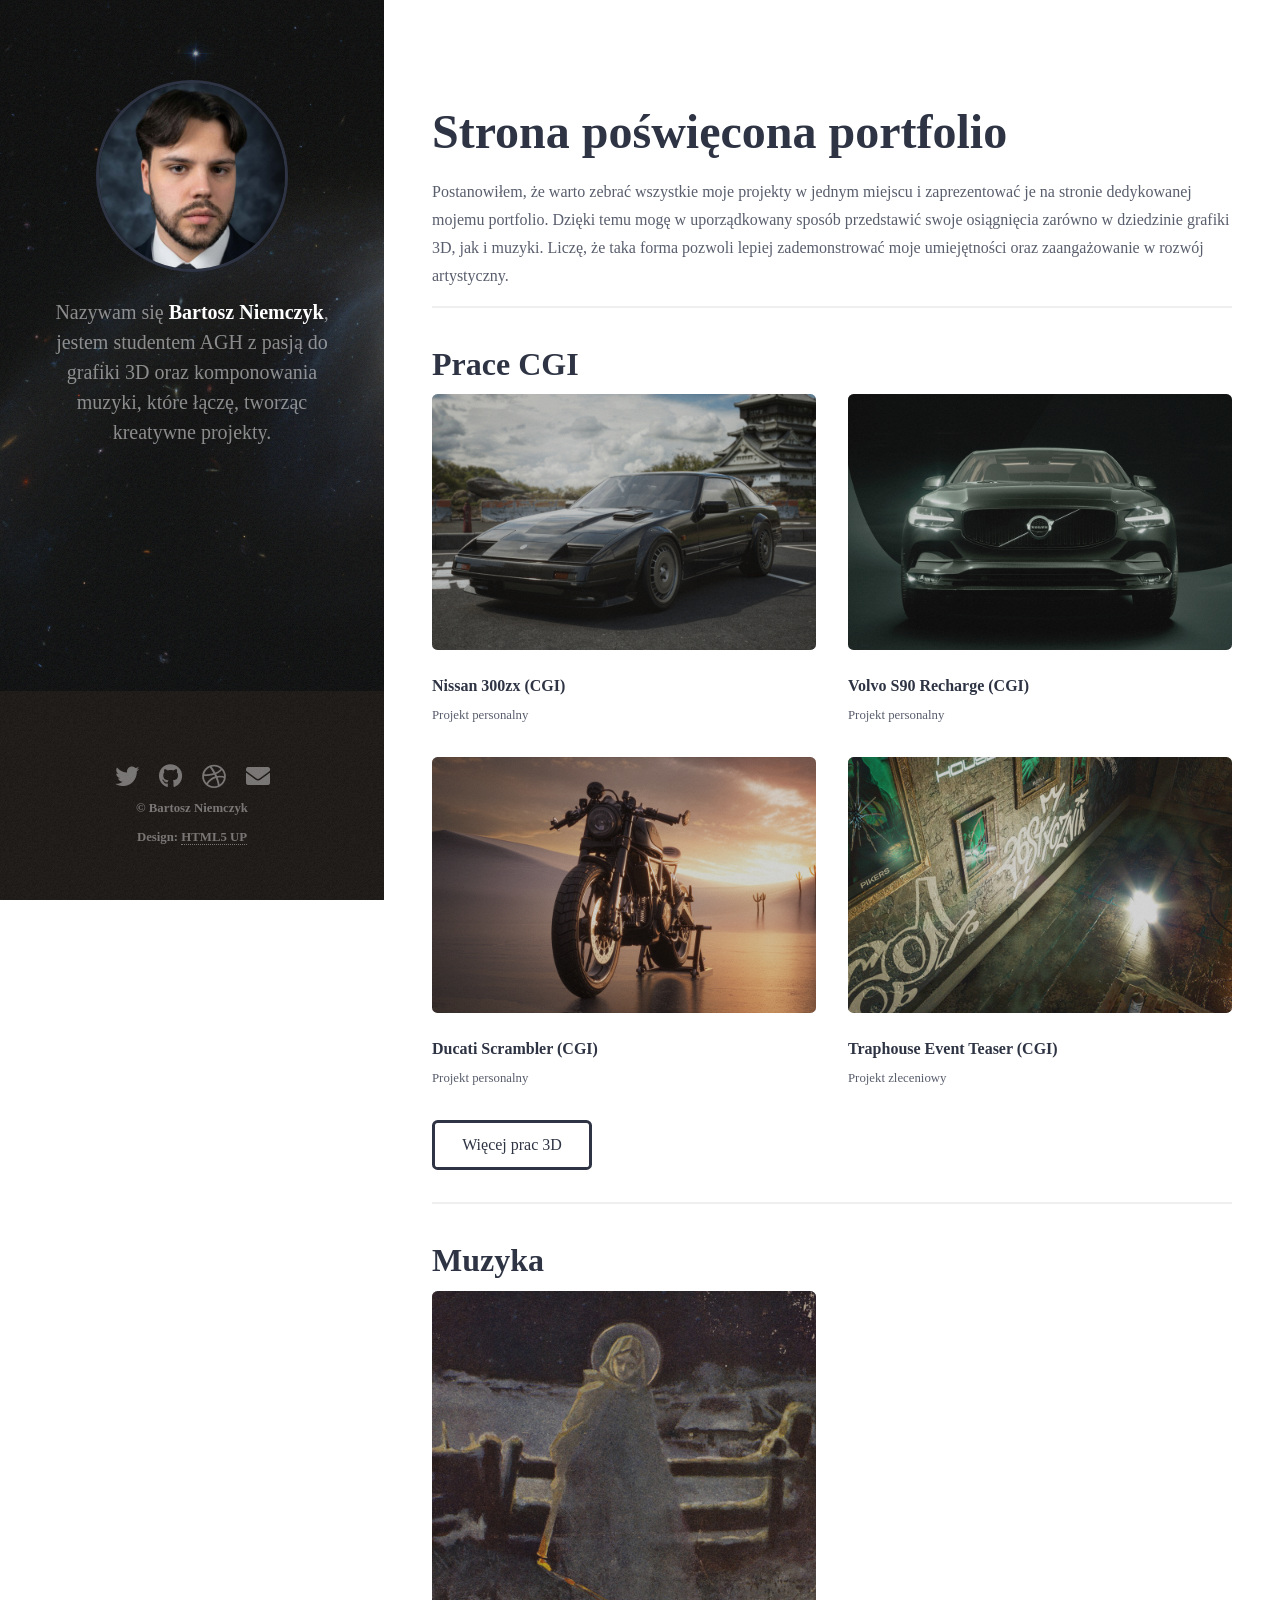
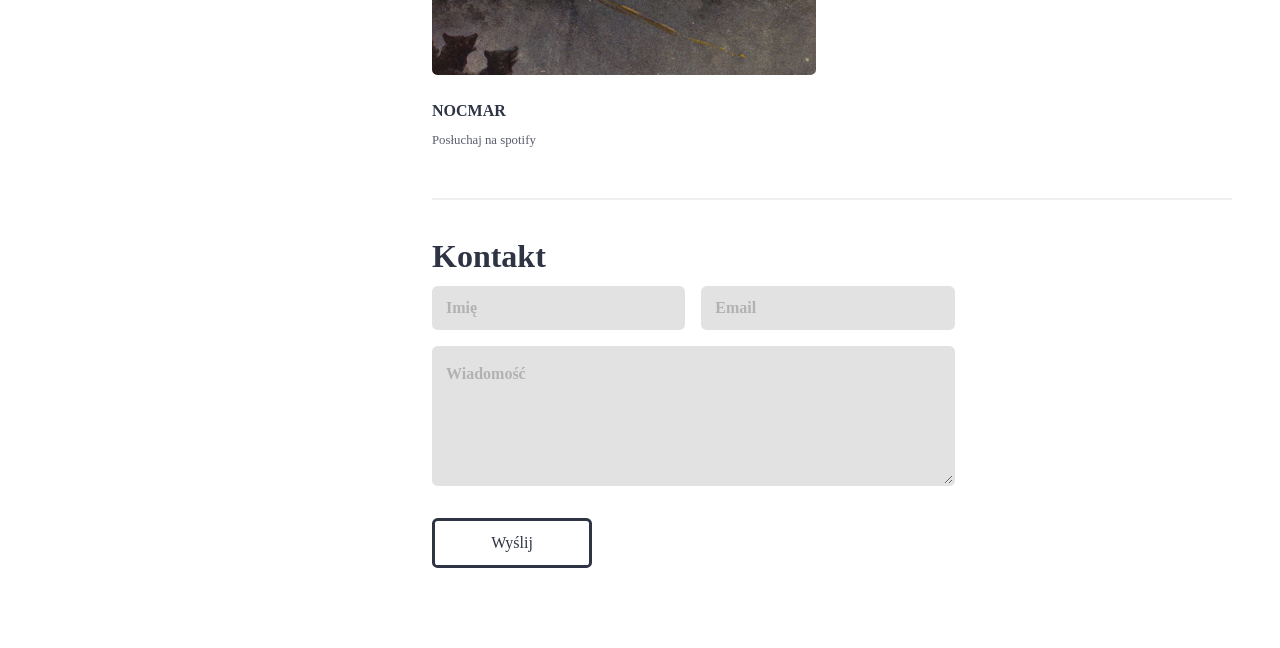
==== commit bb071dbf: "Update index.html" ====
--- a/index.html
+++ b/index.html
@@ -51,17 +51,17 @@
 							<article class="col-6 col-12-xsmall work-item">
 								<a href="https://www.behance.net/gallery/152420833/Volvo-S90-Recharge-(CGI)" target="_blank" class="image fit thumb"><img src="images/thumbs/02.jpg" alt="" /></a>
 								<h3>Volvo S90 Recharge (CGI)</h3>
-								<p>Nissan 300zx (CGI)</p>
+								<p>Projekt personalny</p>
 							</article>
 							<article class="col-6 col-12-xsmall work-item">
 								<a href="https://www.behance.net/gallery/175457069/Ducati-Scrambler-(CGI)" target="_blank" class="image fit thumb" ><img src="images/thumbs/03.jpg" alt="" /></a>
 								<h3>Ducati Scrambler (CGI)</h3>
-								<p>Nissan 300zx (CGI)</p>
+								<p>Projekt personalny</p>
 							</article>
 							<article class="col-6 col-12-xsmall work-item">
 								<a href="https://www.behance.net/gallery/165591593/Traphouse-Event-Teaser-(CGI)" target="_blank" class="image fit thumb"><img src="images/thumbs/04.jpg" alt="" /></a>
 								<h3>Traphouse Event Teaser (CGI)</h3>
-								<p>Nissan 300zx (CGI)</p>
+								<p>Projekt zleceniowy</p>
 							<!-- </article>
 							<article class="col-6 col-12-xsmall work-item">
 								<a href="images/fulls/05.jpg" class="image fit thumb"><img src="images/thumbs/05.jpg" alt="" /></a>
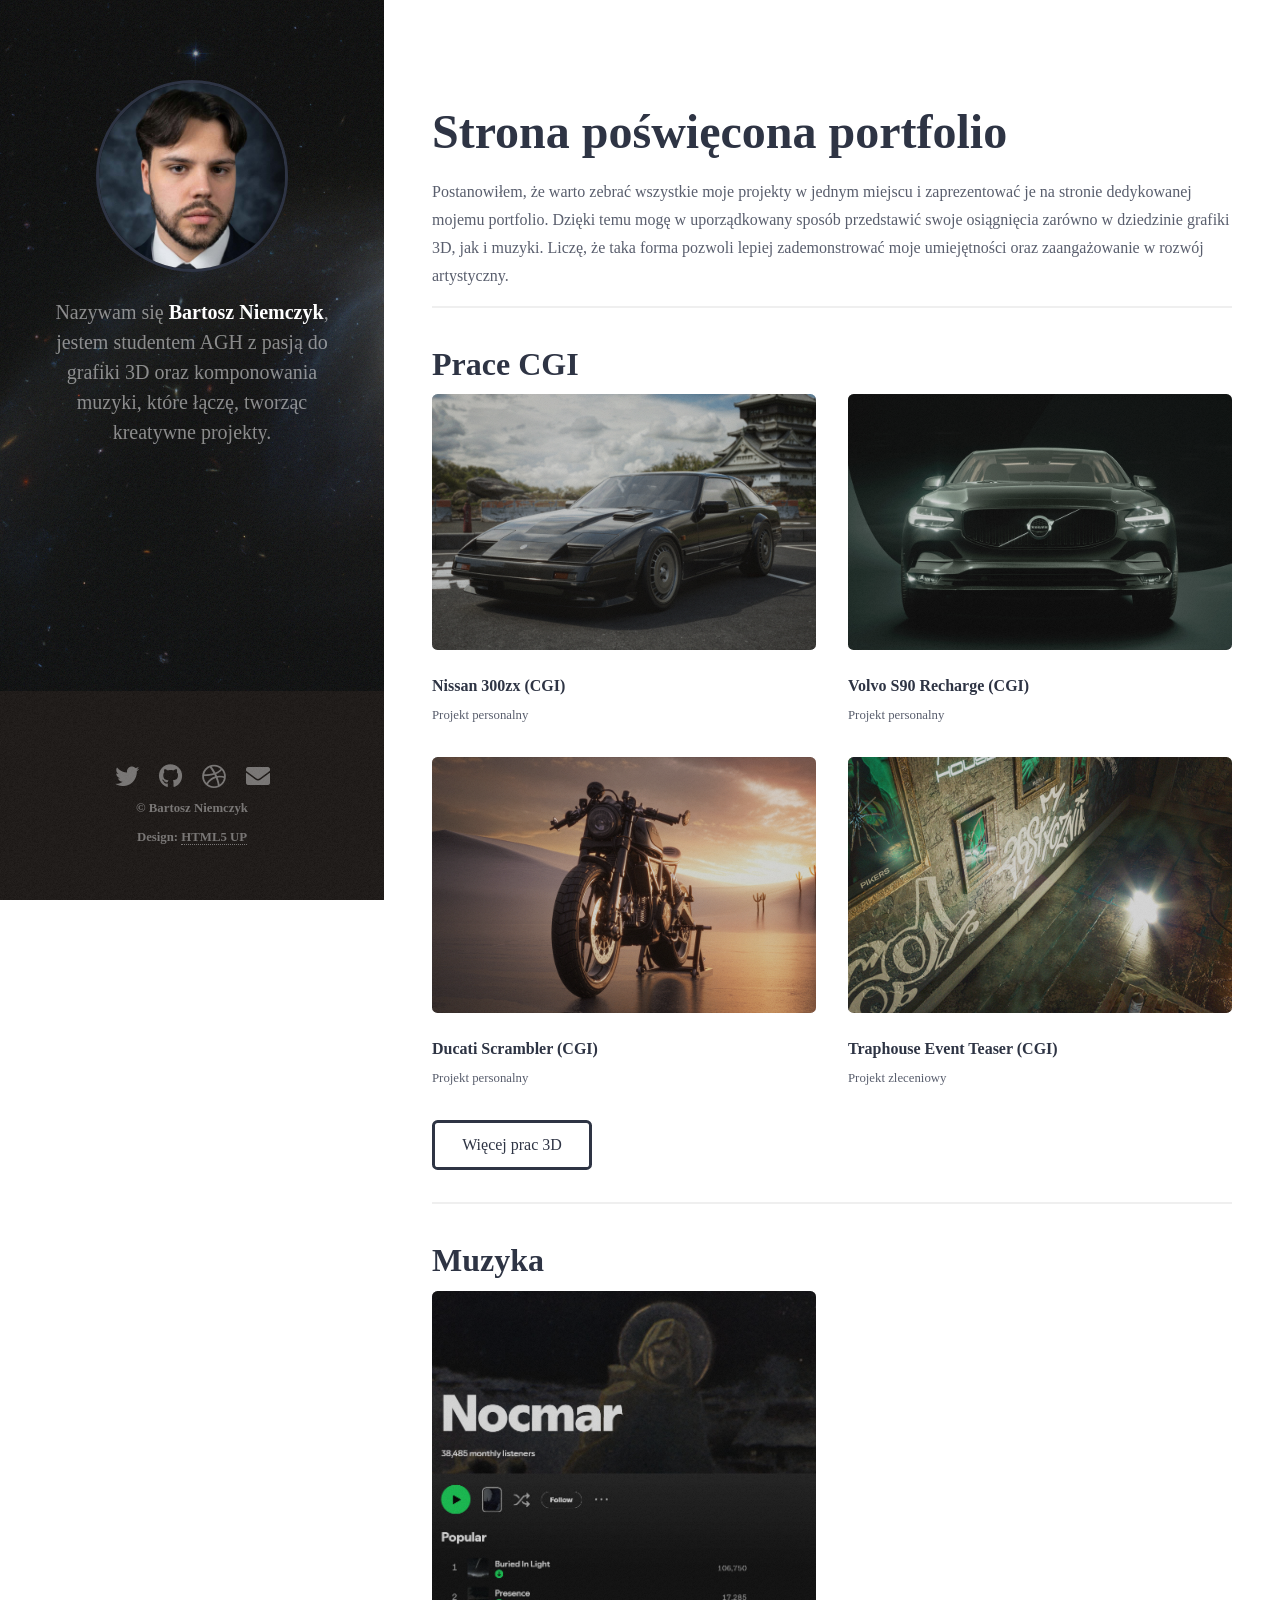
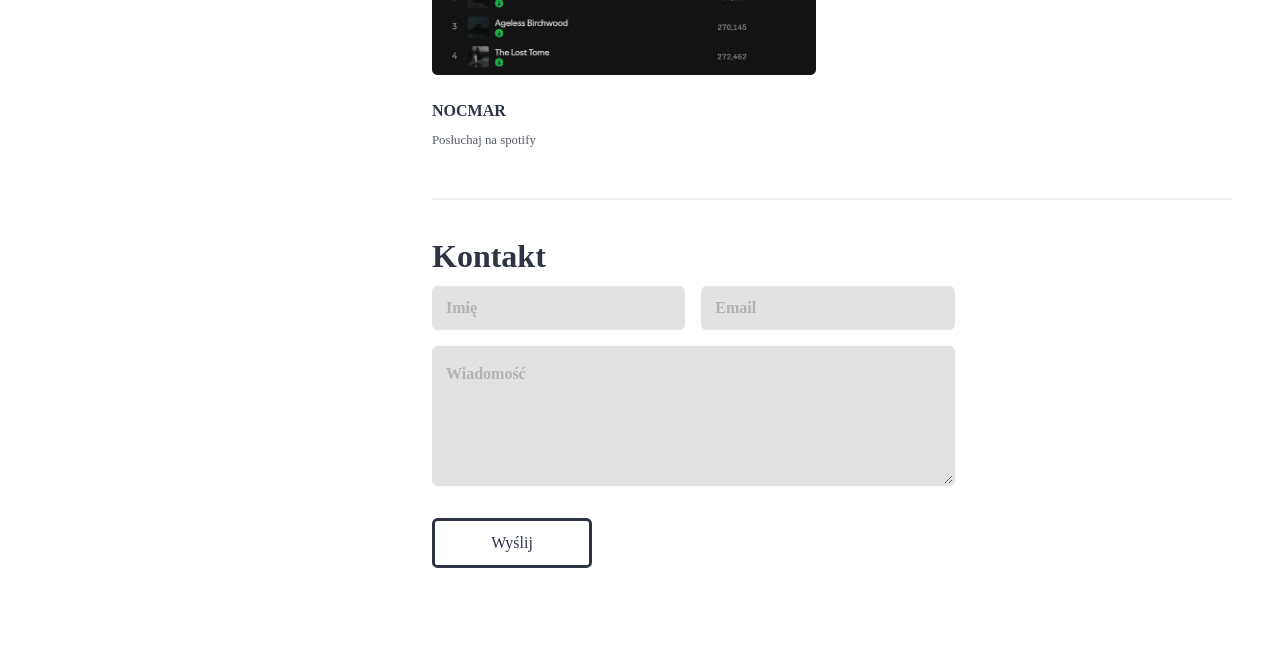
==== commit 58df4cb5: "Update index.html" ====
--- a/index.html
+++ b/index.html
@@ -84,7 +84,7 @@
 						<h2>Muzyka</h2>
 						<div class="row">
 							<article class="col-6 col-12-xsmall work-item">
-								<a href="https://open.spotify.com/artist/4rnsFcRvo1aa1k4gIyUKtD?si=FUJLoFWuQAuDpRDYm5eV9Q" class="image fit thumb"><img src="images/thumbs/05.jpg" alt="" /></a>
+								<a href="https://open.spotify.com/artist/4rnsFcRvo1aa1k4gIyUKtD?si=FUJLoFWuQAuDpRDYm5eV9Q" class="image fit thumb"><img src="images/thumbs/07.jpg" alt="" /></a>
 								<h3>NOCMAR</h3>
 								<p>Posłuchaj na spotify</p>
 							</article>
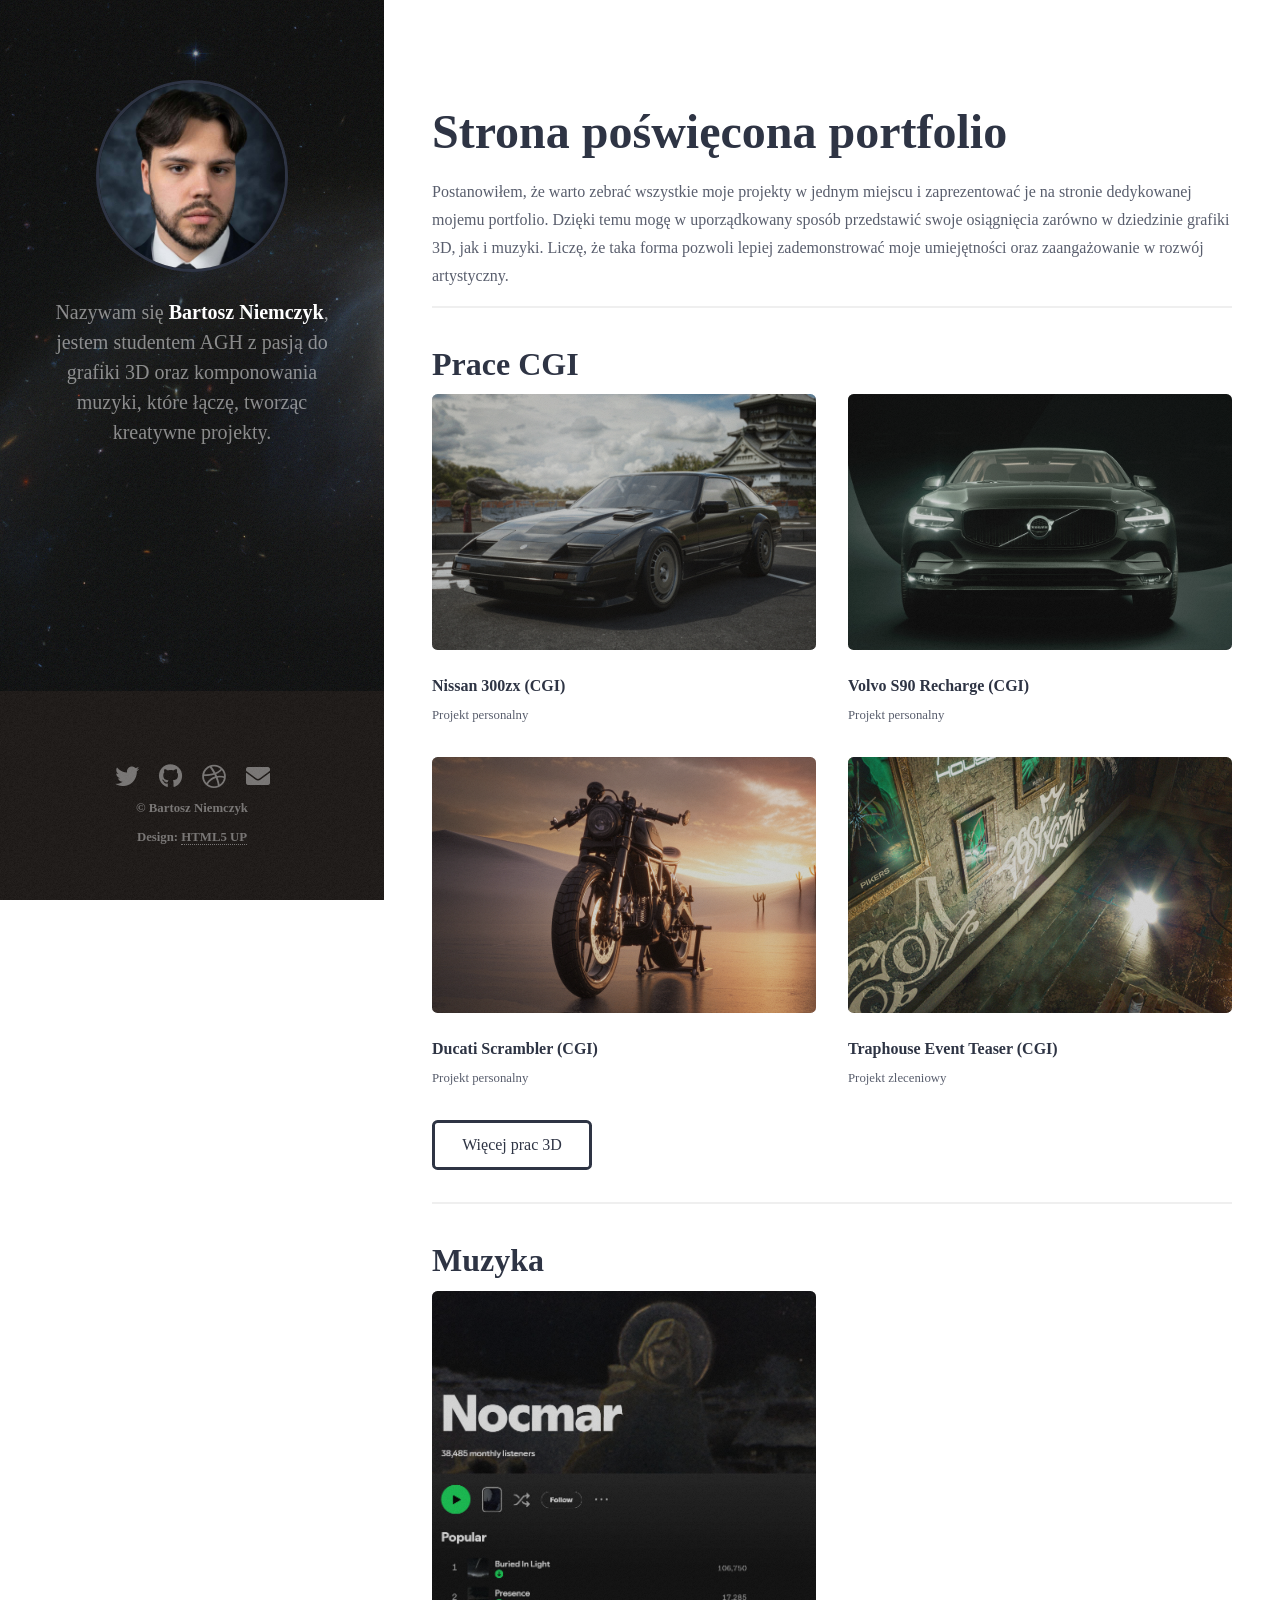
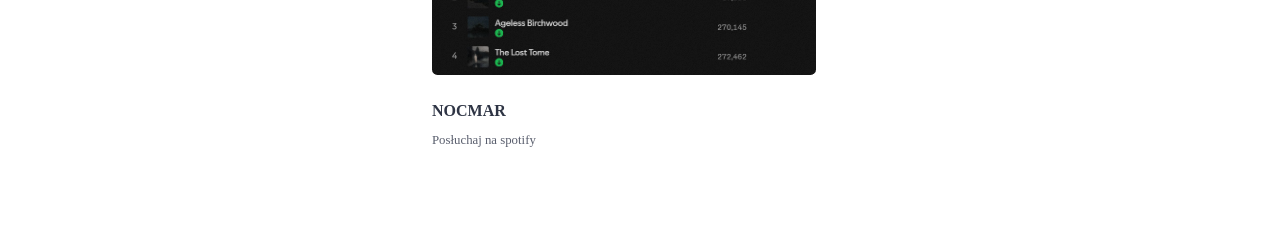
==== commit 99a6825a: "Update index.html" ====
--- a/index.html
+++ b/index.html
@@ -92,7 +92,7 @@
 					</section>
 
 				<!-- Three -->
-					<section id="three">
+					<!--TU USUNsection id="three">
 						<h2>Kontakt</h2>
 						
 						<div class="row">
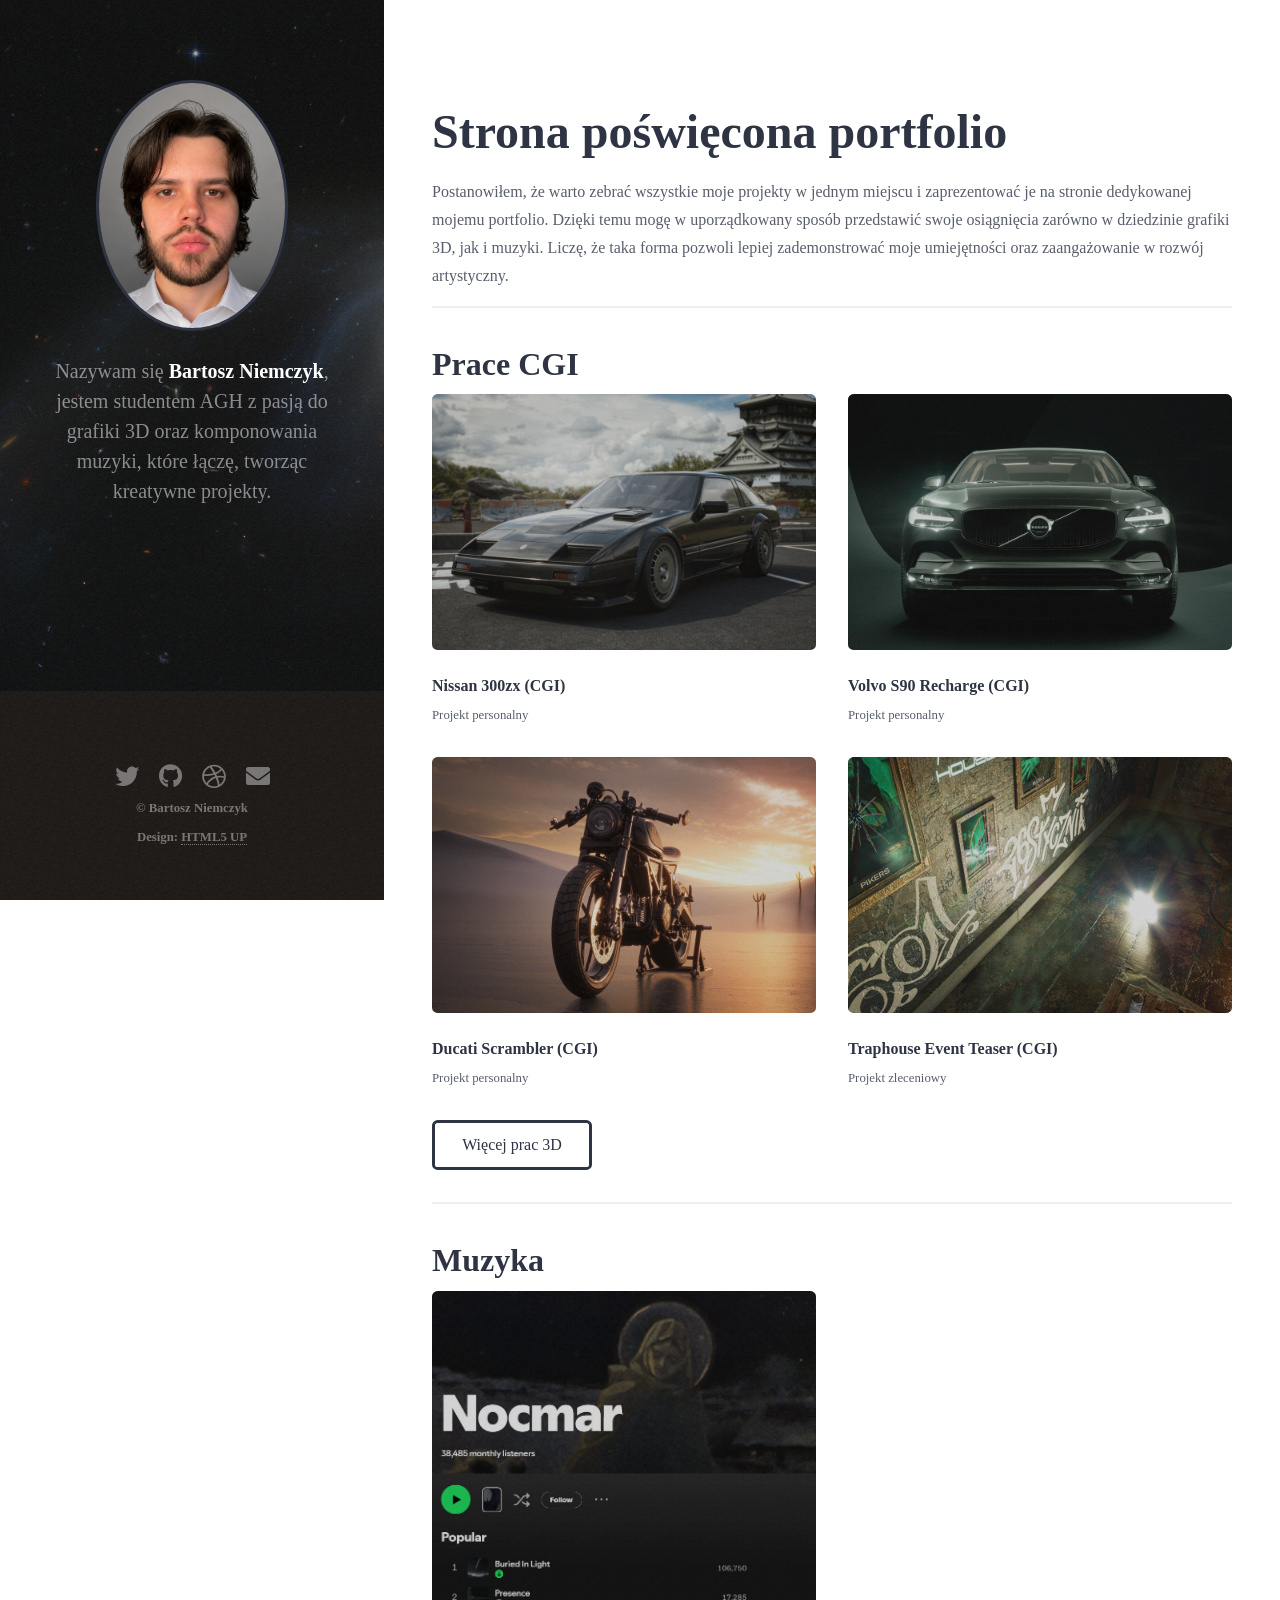
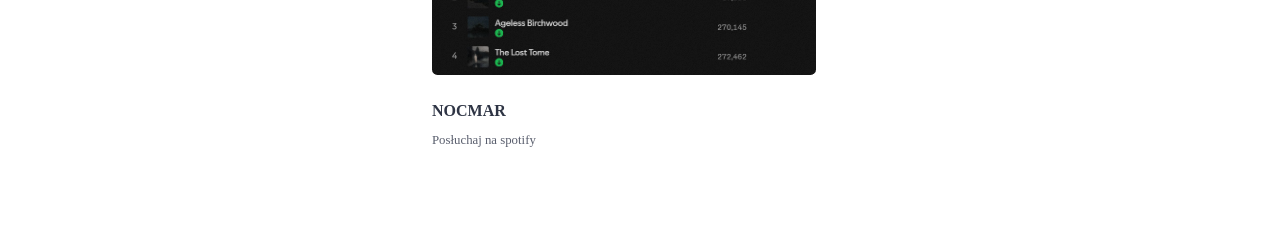
==== commit a8bac587: "Update index.html" ====
--- a/index.html
+++ b/index.html
@@ -19,7 +19,7 @@
 		<!-- Header -->
 			<header id="header">
 				<div class="inner">
-					<a href="#" class="image avatar"><img src="images/avatar.jpg" alt="" /></a>
+					<a href="#" class="image avatar"><img src="images/cv.png" alt="" /></a>
 					<h1>Nazywam się <strong>Bartosz Niemczyk</strong>,<br> jestem studentem AGH z pasją do grafiki 3D oraz komponowania muzyki, które łączę, tworząc kreatywne projekty.
 					</h1>
 				</div>
@@ -125,7 +125,7 @@
 										<a href="#">hello@untitled.tld</a>
 									</li>
 								</ul> -->
-							</div>
+							<!--/div>
 						</div>
 					</section>
 
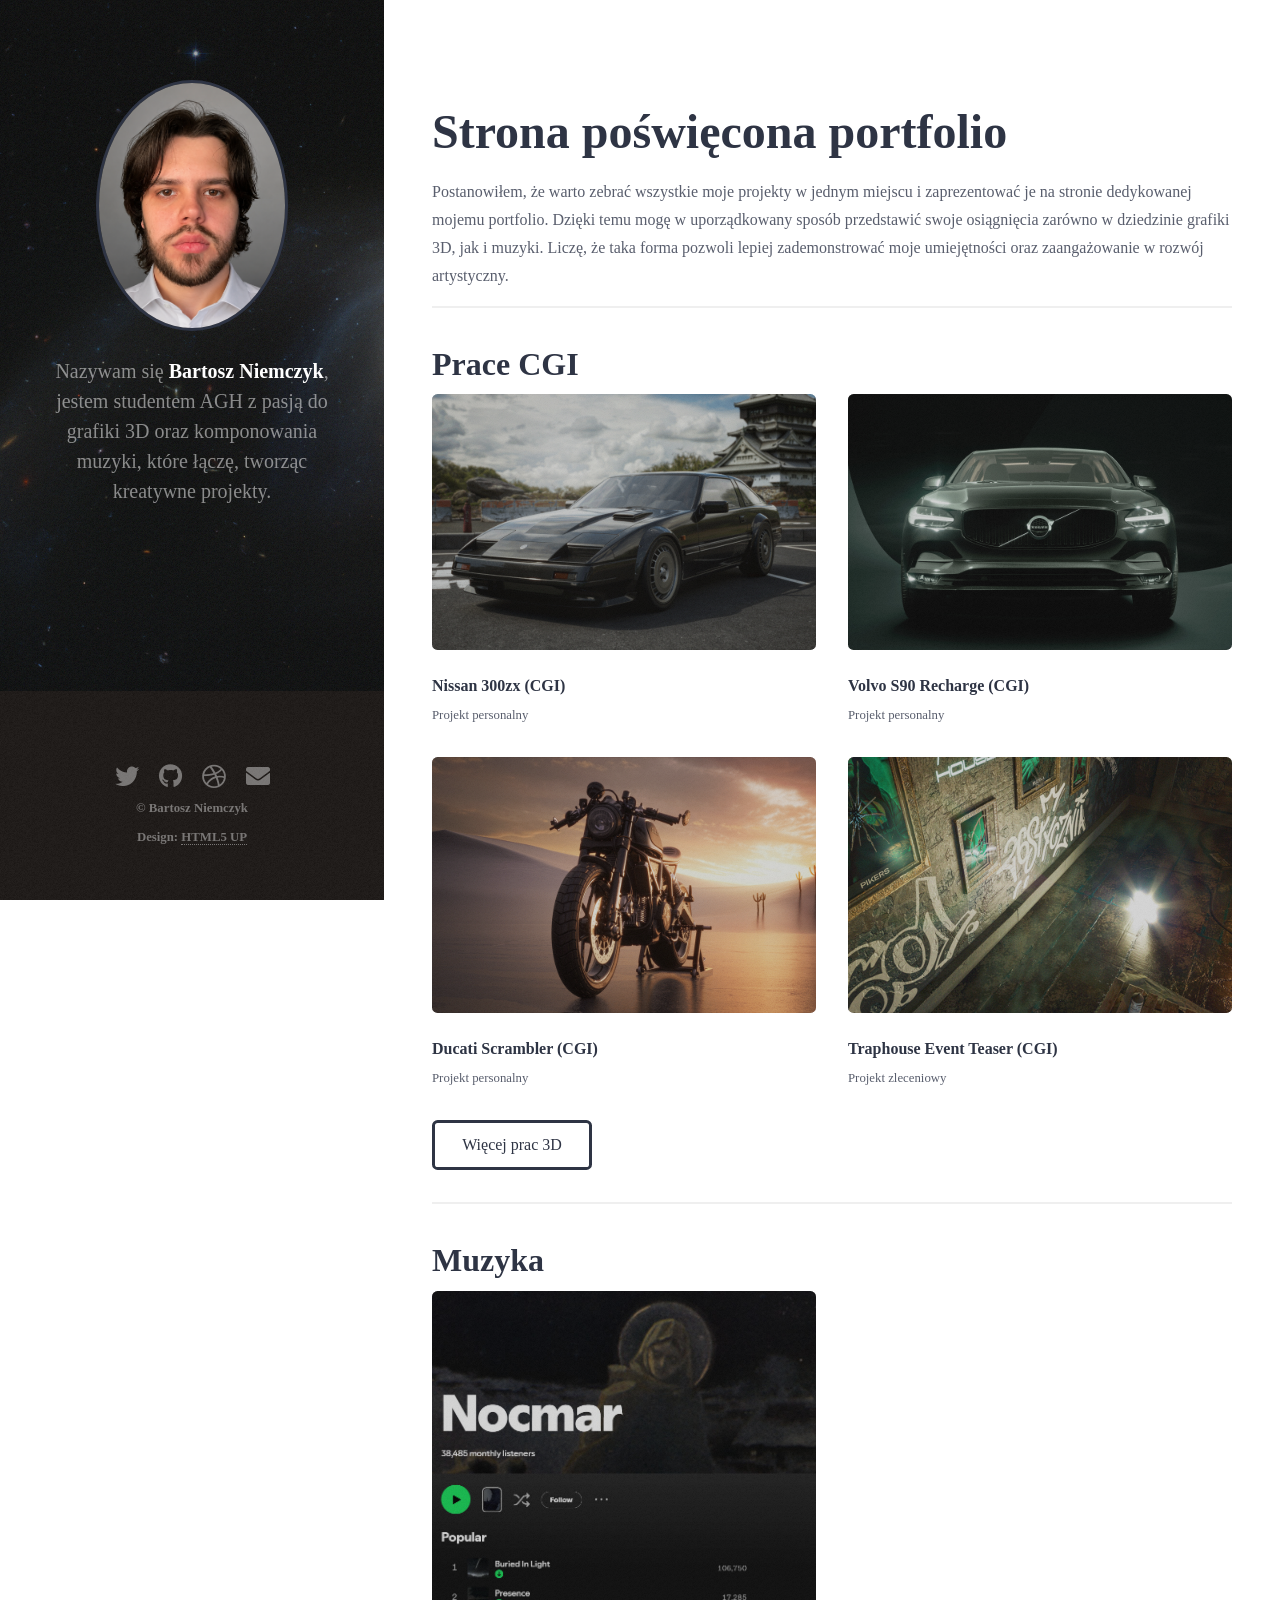
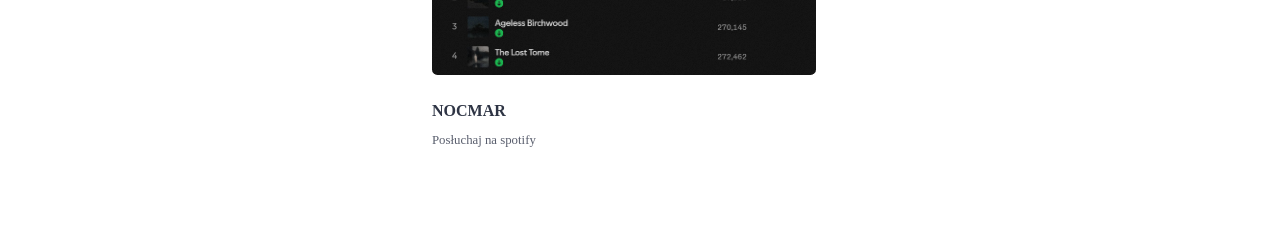
==== commit dc1a3a66: "Update index.html" ====
--- a/index.html
+++ b/index.html
@@ -19,7 +19,7 @@
 		<!-- Header -->
 			<header id="header">
 				<div class="inner">
-					<a href="#" class="image avatar"><img src="images/cv.png" alt="" /></a>
+					<a href="#" class="image avatar"><img src="images/cv2.png" alt="" /></a>
 					<h1>Nazywam się <strong>Bartosz Niemczyk</strong>,<br> jestem studentem AGH z pasją do grafiki 3D oraz komponowania muzyki, które łączę, tworząc kreatywne projekty.
 					</h1>
 				</div>
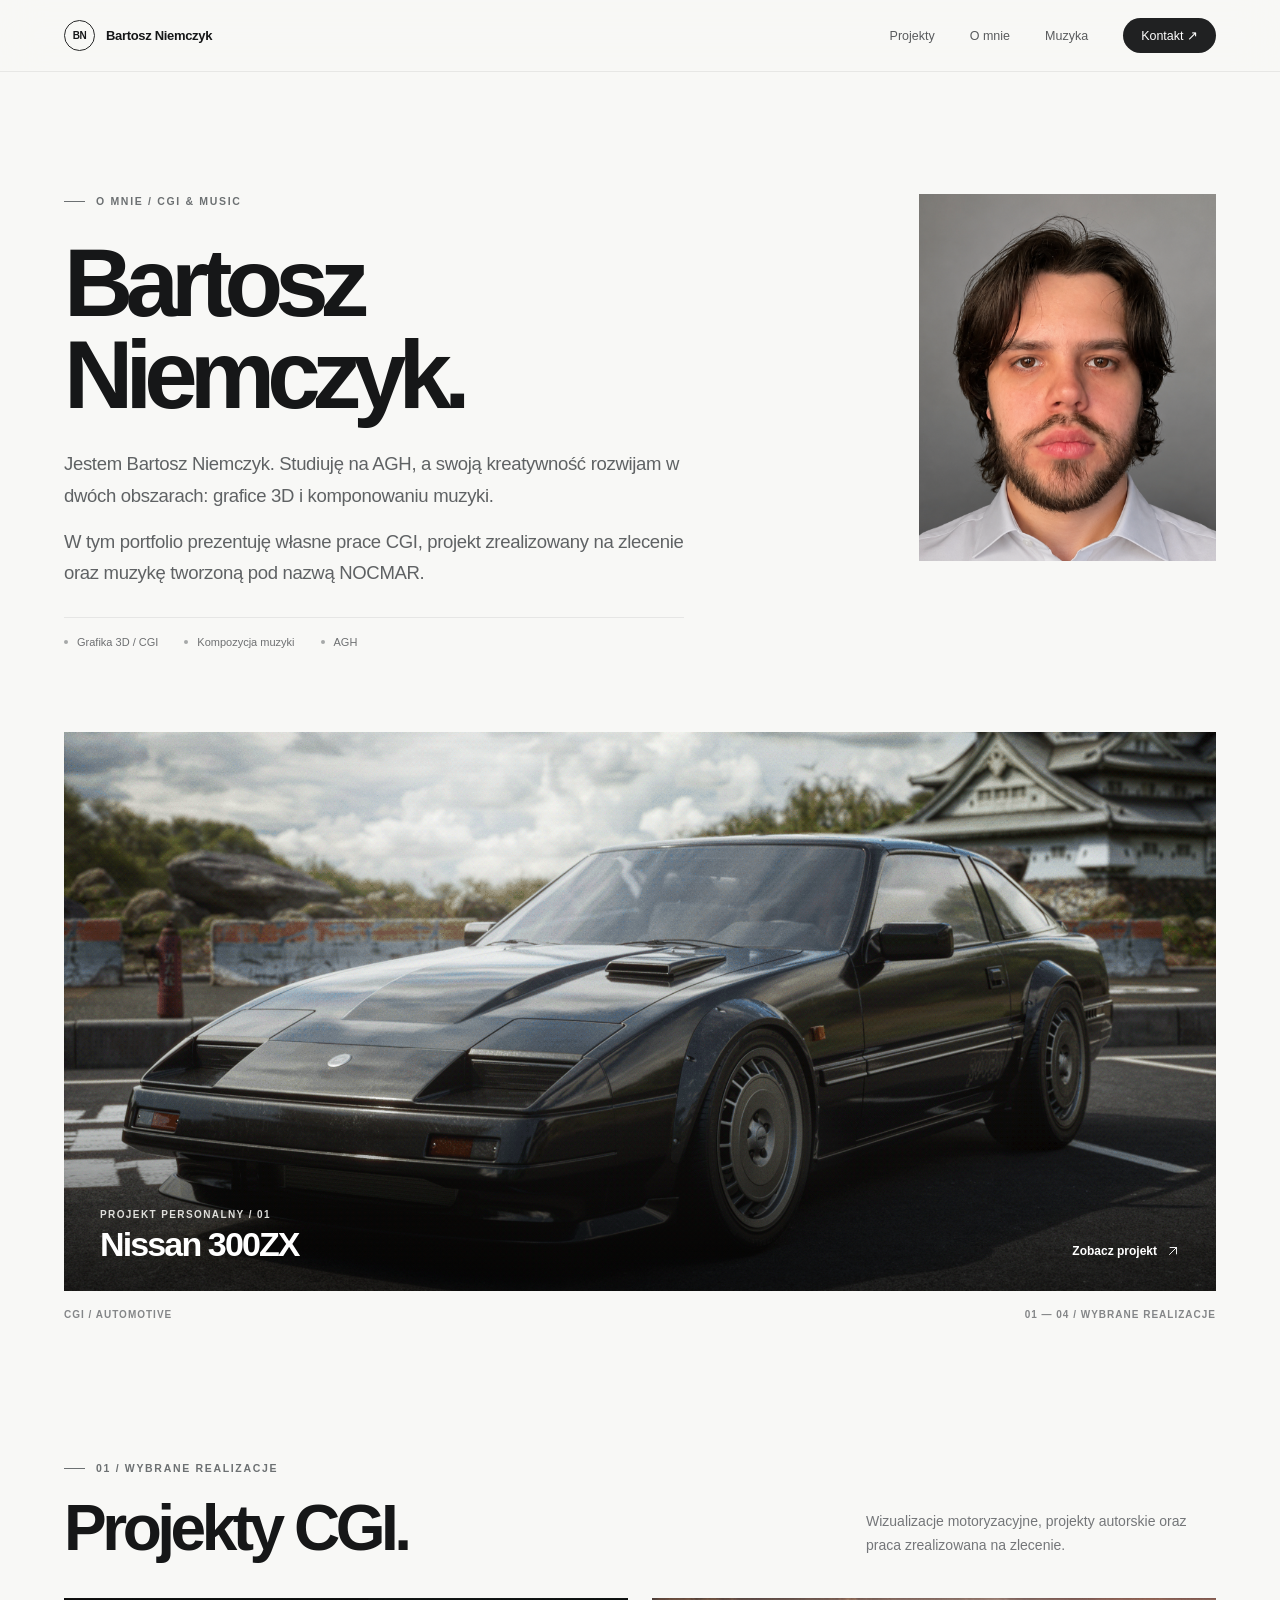
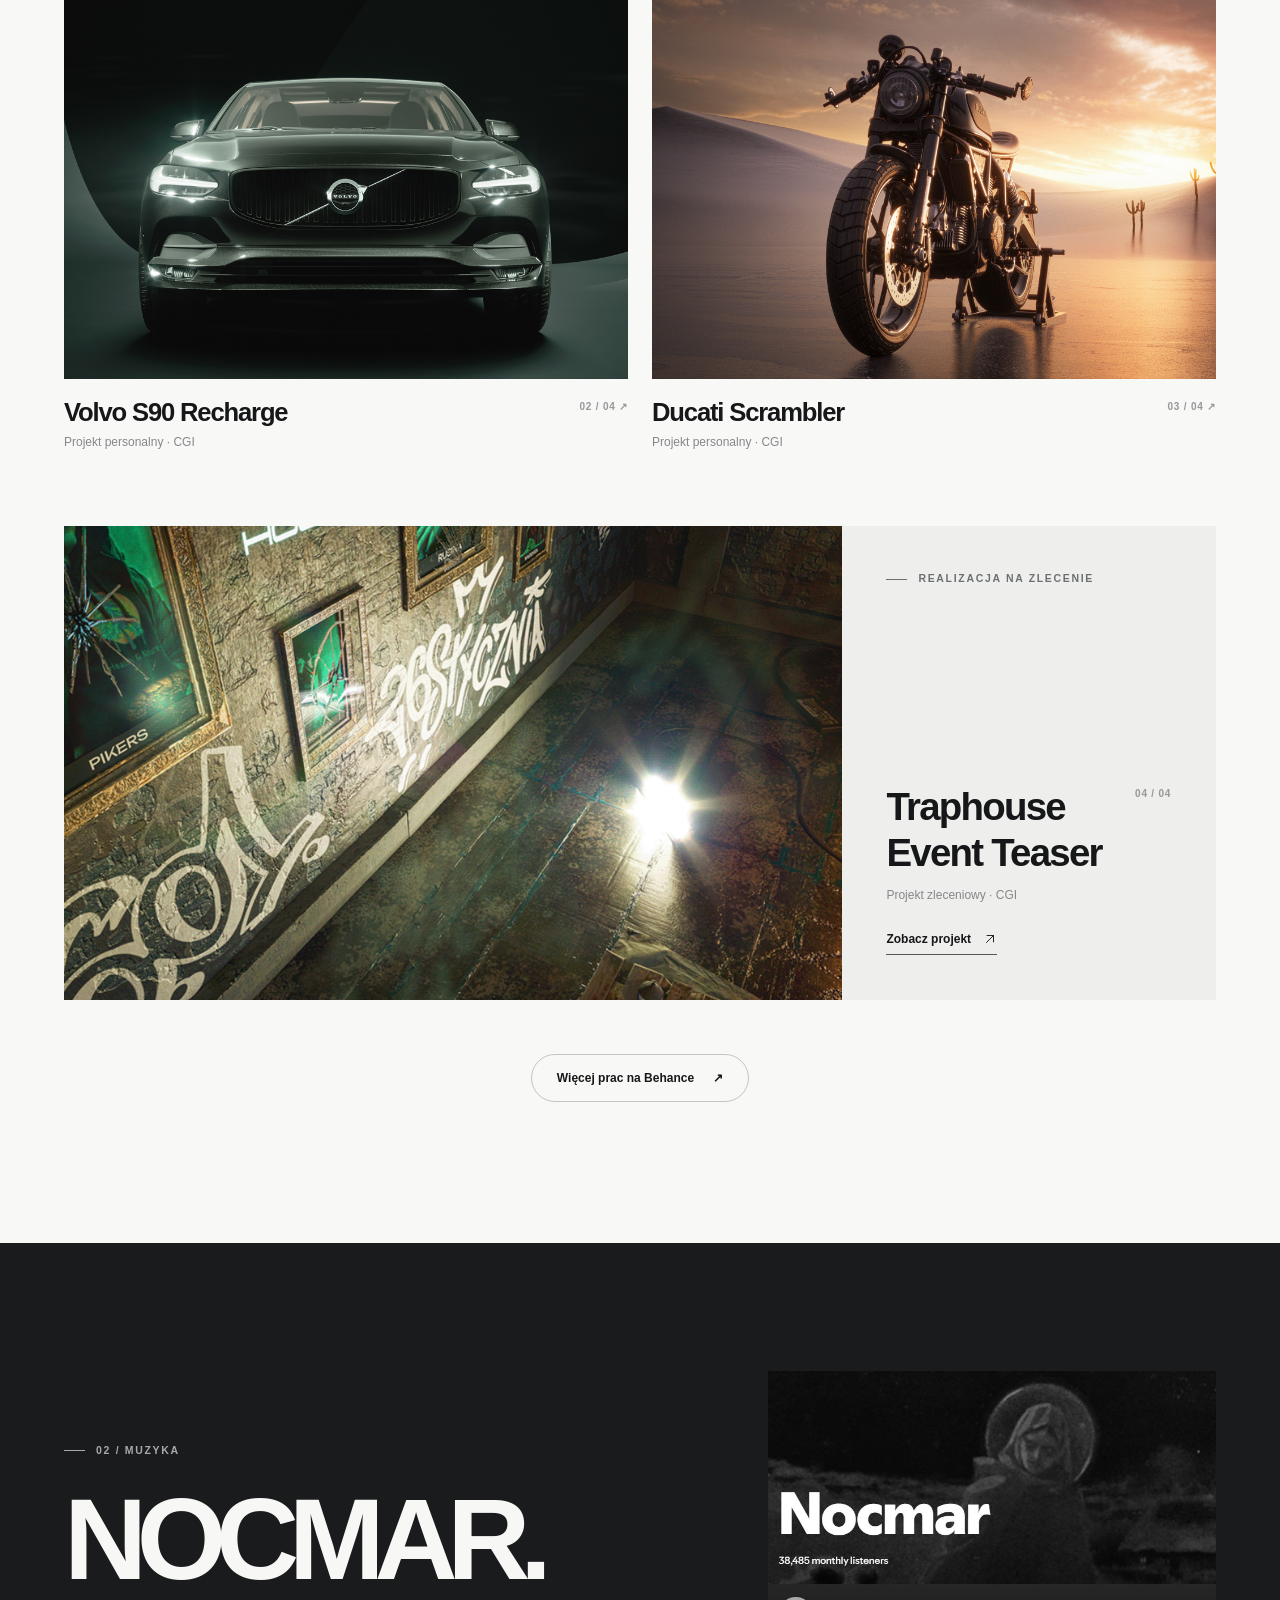
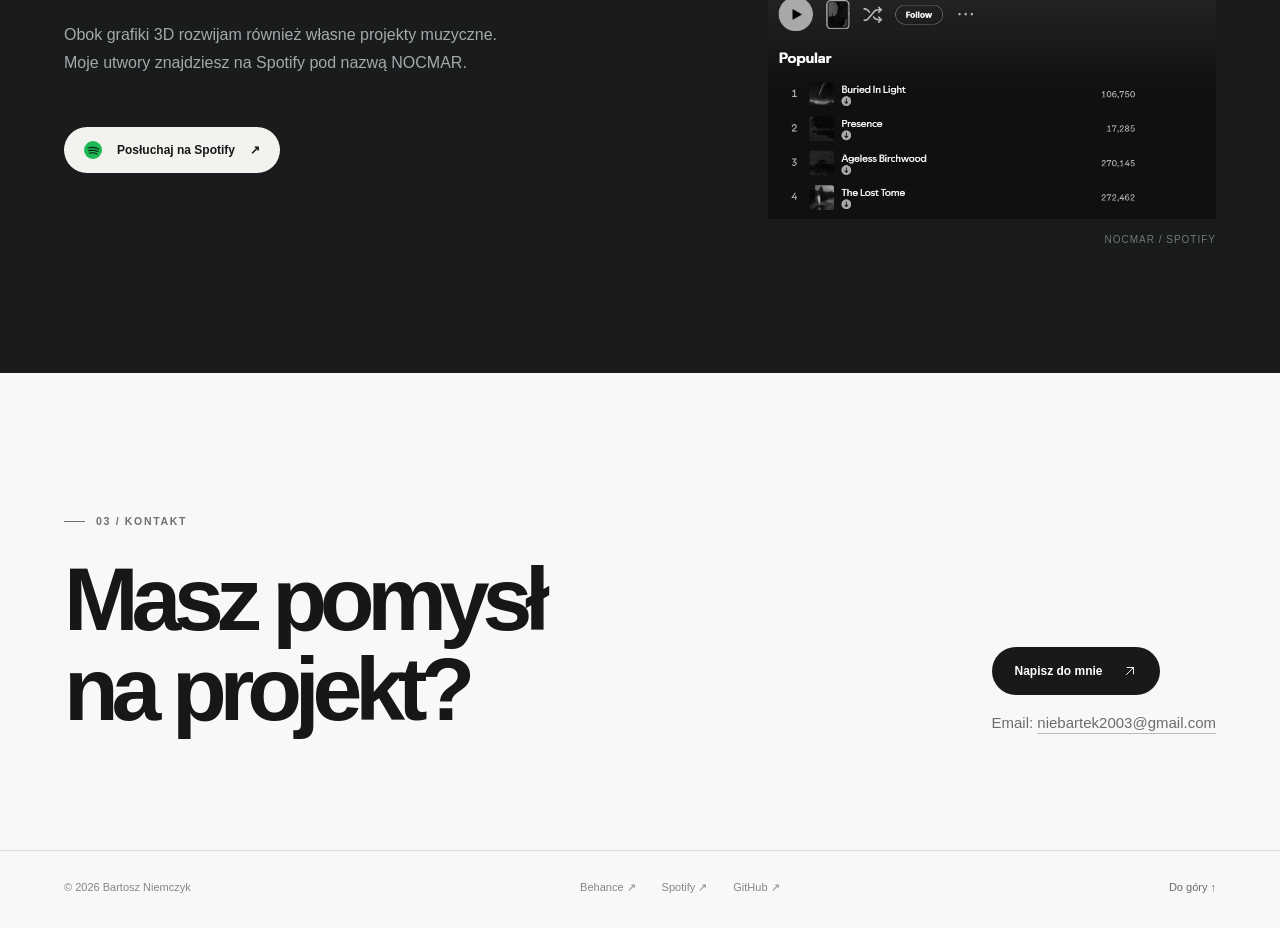
==== commit 279a89bf: "Create index.html" ====
--- a/index.html
+++ b/index.html
@@ -1,476 +1,391 @@
-<!DOCTYPE HTML>
-<!--
-	Strata by HTML5 UP
-	html5up.net | @ajlkn
-	Free for personal and commercial use under the CCA 3.0 license (html5up.net/license)
--->
-<html>
-	<head>
-		<title>Portfolio</title>
-		<meta charset="utf-8" />
-		<meta name = "viewport" content = "width=device-width, minimum-scale=1.0, maximum-scale = 1.0, user-scalable = no">
-		<link rel="stylesheet" href="assets/css/main.css" />
-		<link rel="icon" type="image/x-icon" href="images/favicon.ico">
-
-		
-	</head>
-	<body class="is-preload">
-
-		<!-- Header -->
-			<header id="header">
-				<div class="inner">
-					<a href="#" class="image avatar"><img src="images/cv2.png" alt="" /></a>
-					<h1>Nazywam się <strong>Bartosz Niemczyk</strong>,<br> jestem studentem AGH z pasją do grafiki 3D oraz komponowania muzyki, które łączę, tworząc kreatywne projekty.
-					</h1>
-				</div>
-			</header>
-
-		<!-- Main -->
-			<div id="main">
-
-				<!-- One -->
-					<section id="one">
-						<header class="major">
-							<h2>Strona poświęcona portfolio</h2>
-						</header>
-						<p>Postanowiłem, że warto zebrać wszystkie moje projekty w jednym miejscu i zaprezentować je na stronie dedykowanej mojemu portfolio. Dzięki temu mogę w uporządkowany sposób przedstawić swoje osiągnięcia zarówno w dziedzinie grafiki 3D, jak i muzyki. Liczę, że taka forma pozwoli lepiej zademonstrować moje umiejętności oraz zaangażowanie w rozwój artystyczny.</p>
-						<!-- <ul class="actions">
-							<li><a href="#" class="button">Learn More</a></li>
-						</ul> -->
-					</section>
-
-				<!-- Two -->
-					<section id="two">
-						<h2>Prace CGI</h2>
-						<div class="row">
-							<article class="col-6 col-12-xsmall work-item">
-								<a href="https://www.behance.net/gallery/176409725/Nissan-300zx-(CGI)" target="_blank" class="image fit thumb"><img src="images/thumbs/01.jpg" alt="" /></a>
-								<h3>Nissan 300zx (CGI)</h3>
-								<p>Projekt personalny</p>
-							</article>
-							<article class="col-6 col-12-xsmall work-item">
-								<a href="https://www.behance.net/gallery/152420833/Volvo-S90-Recharge-(CGI)" target="_blank" class="image fit thumb"><img src="images/thumbs/02.jpg" alt="" /></a>
-								<h3>Volvo S90 Recharge (CGI)</h3>
-								<p>Projekt personalny</p>
-							</article>
-							<article class="col-6 col-12-xsmall work-item">
-								<a href="https://www.behance.net/gallery/175457069/Ducati-Scrambler-(CGI)" target="_blank" class="image fit thumb" ><img src="images/thumbs/03.jpg" alt="" /></a>
-								<h3>Ducati Scrambler (CGI)</h3>
-								<p>Projekt personalny</p>
-							</article>
-							<article class="col-6 col-12-xsmall work-item">
-								<a href="https://www.behance.net/gallery/165591593/Traphouse-Event-Teaser-(CGI)" target="_blank" class="image fit thumb"><img src="images/thumbs/04.jpg" alt="" /></a>
-								<h3>Traphouse Event Teaser (CGI)</h3>
-								<p>Projekt zleceniowy</p>
-							<!-- </article>
-							<article class="col-6 col-12-xsmall work-item">
-								<a href="images/fulls/05.jpg" class="image fit thumb"><img src="images/thumbs/05.jpg" alt="" /></a>
-								<h3>Nunc enim commodo aliquet</h3>
-								<p>Lorem ipsum dolor sit amet nisl sed nullam feugiat.</p>
-							</article>
-							<article class="col-6 col-12-xsmall work-item">
-								<a href="images/fulls/06.jpg" class="image fit thumb"><img src="images/thumbs/06.jpg" alt="" /></a>
-								<h3>Risus ornare lacinia</h3>
-								<p>Lorem ipsum dolor sit amet nisl sed nullam feugiat.</p>
-							</article> -->
-						</div>
-						<ul class="actions">
-							<li><a href="https://www.behance.net/bartoszniemczyk" target="_blank" class="button">Więcej prac 3D</a></li>
-						</ul>
-					</section>
-
-
-					<section id="two"></section>
-						<h2>Muzyka</h2>
-						<div class="row">
-							<article class="col-6 col-12-xsmall work-item">
-								<a href="https://open.spotify.com/artist/4rnsFcRvo1aa1k4gIyUKtD?si=FUJLoFWuQAuDpRDYm5eV9Q" class="image fit thumb"><img src="images/thumbs/07.jpg" alt="" /></a>
-								<h3>NOCMAR</h3>
-								<p>Posłuchaj na spotify</p>
-							</article>
-						</div>
-					</section>
-
-				<!-- Three -->
-					<!--TU USUNsection id="three">
-						<h2>Kontakt</h2>
-						
-						<div class="row">
-							<div class="col-8 col-12-small">
-								<form method="post" action="#">
-									<div class="row gtr-uniform gtr-50">
-										<div class="col-6 col-12-xsmall"><input type="text" name="name" id="name" placeholder="Imię" /></div>
-										<div class="col-6 col-12-xsmall"><input type="email" name="email" id="email" placeholder="Email" /></div>
-										<div class="col-12"><textarea name="message" id="message" placeholder="Wiadomość" rows="4"></textarea></div>
-									</div>
-								</form>
-								<ul class="actions">
-									<li><input type="submit" value="Wyślij" /></li>
-								</ul>
-							</div>
-							<div class="col-4 col-12-small">
-								<!-- <ul class="labeled-icons">
-									<li>
-										<h3 class="icon solid fa-home"><span class="label">Address</span></h3>
-										1234 Somewhere Rd.<br />
-										Nashville, TN 00000<br />
-										United States
-									</li>
-									<li>
-										<h3 class="icon solid fa-mobile-alt"><span class="label">Phone</span></h3>
-										000-000-0000
-									</li>
-									<li>
-										<h3 class="icon solid fa-envelope"><span class="label">Email</span></h3>
-										<a href="#">hello@untitled.tld</a>
-									</li>
-								</ul> -->
-							<!--/div>
-						</div>
-					</section>
-
-				<!-- Four -->
-				<!--
-					<section id="four">
-						<h2>Elements</h2>
-
-						<section>
-							<h4>Text</h4>
-							<p>This is <b>bold</b> and this is <strong>strong</strong>. This is <i>italic</i> and this is <em>emphasized</em>.
-							This is <sup>superscript</sup> text and this is <sub>subscript</sub> text.
-							This is <u>underlined</u> and this is code: <code>for (;;) { ... }</code>. Finally, <a href="#">this is a link</a>.</p>
-							<hr />
-							<header>
-								<h4>Heading with a Subtitle</h4>
-								<p>Lorem ipsum dolor sit amet nullam id egestas urna aliquam</p>
-							</header>
-							<p>Nunc lacinia ante nunc ac lobortis. Interdum adipiscing gravida odio porttitor sem non mi integer non faucibus ornare mi ut ante amet placerat aliquet. Volutpat eu sed ante lacinia sapien lorem accumsan varius montes viverra nibh in adipiscing blandit tempus accumsan.</p>
-							<header>
-								<h5>Heading with a Subtitle</h5>
-								<p>Lorem ipsum dolor sit amet nullam id egestas urna aliquam</p>
-							</header>
-							<p>Nunc lacinia ante nunc ac lobortis. Interdum adipiscing gravida odio porttitor sem non mi integer non faucibus ornare mi ut ante amet placerat aliquet. Volutpat eu sed ante lacinia sapien lorem accumsan varius montes viverra nibh in adipiscing blandit tempus accumsan.</p>
-							<hr />
-							<h2>Heading Level 2</h2>
-							<h3>Heading Level 3</h3>
-							<h4>Heading Level 4</h4>
-							<h5>Heading Level 5</h5>
-							<h6>Heading Level 6</h6>
-							<hr />
-							<h5>Blockquote</h5>
-							<blockquote>Fringilla nisl. Donec accumsan interdum nisi, quis tincidunt felis sagittis eget tempus euismod. Vestibulum ante ipsum primis in faucibus vestibulum. Blandit adipiscing eu felis iaculis volutpat ac adipiscing accumsan faucibus. Vestibulum ante ipsum primis in faucibus lorem ipsum dolor sit amet nullam adipiscing eu felis.</blockquote>
-							<h5>Preformatted</h5>
-							<pre><code>i = 0;
-
-while (!deck.isInOrder()) {
-print 'Iteration ' + i;
-deck.shuffle();
-i++;
-}
-
-print 'It took ' + i + ' iterations to sort the deck.';</code></pre>
-						</section>
-
-						<section>
-							<h4>Lists</h4>
-							<div class="row">
-								<div class="col-6 col-12-xsmall">
-									<h5>Unordered</h5>
-									<ul>
-										<li>Dolor pulvinar etiam magna etiam.</li>
-										<li>Sagittis adipiscing lorem eleifend.</li>
-										<li>Felis enim feugiat dolore viverra.</li>
-									</ul>
-									<h5>Alternate</h5>
-									<ul class="alt">
-										<li>Dolor pulvinar etiam magna etiam.</li>
-										<li>Sagittis adipiscing lorem eleifend.</li>
-										<li>Felis enim feugiat dolore viverra.</li>
-									</ul>
-								</div>
-								<div class="col-6 col-12-xsmall">
-									<h5>Ordered</h5>
-									<ol>
-										<li>Dolor pulvinar etiam magna etiam.</li>
-										<li>Etiam vel felis at lorem sed viverra.</li>
-										<li>Felis enim feugiat dolore viverra.</li>
-										<li>Dolor pulvinar etiam magna etiam.</li>
-										<li>Etiam vel felis at lorem sed viverra.</li>
-										<li>Felis enim feugiat dolore viverra.</li>
-									</ol>
-									<h5>Icons</h5>
-									<ul class="icons">
-										<li><a href="#" class="icon brands fa-twitter"><span class="label">Twitter</span></a></li>
-										<li><a href="#" class="icon brands fa-facebook-f"><span class="label">Facebook</span></a></li>
-										<li><a href="#" class="icon brands fa-instagram"><span class="label">Instagram</span></a></li>
-										<li><a href="#" class="icon brands fa-github"><span class="label">Github</span></a></li>
-										<li><a href="#" class="icon brands fa-dribbble"><span class="label">Dribbble</span></a></li>
-										<li><a href="#" class="icon brands fa-tumblr"><span class="label">Tumblr</span></a></li>
-									</ul>
-								</div>
-							</div>
-							<h5>Actions</h5>
-							<ul class="actions">
-								<li><a href="#" class="button primary">Default</a></li>
-								<li><a href="#" class="button">Default</a></li>
-							</ul>
-							<ul class="actions small">
-								<li><a href="#" class="button primary small">Small</a></li>
-								<li><a href="#" class="button small">Small</a></li>
-							</ul>
-							<div class="row">
-								<div class="col-6 col-12-small">
-									<ul class="actions stacked">
-										<li><a href="#" class="button primary">Default</a></li>
-										<li><a href="#" class="button">Default</a></li>
-									</ul>
-								</div>
-								<div class="col-6 col-12-small">
-									<ul class="actions stacked">
-										<li><a href="#" class="button primary small">Small</a></li>
-										<li><a href="#" class="button small">Small</a></li>
-									</ul>
-								</div>
-								<div class="col-6 col-12-small">
-									<ul class="actions stacked">
-										<li><a href="#" class="button primary fit">Default</a></li>
-										<li><a href="#" class="button fit">Default</a></li>
-									</ul>
-								</div>
-								<div class="col-6 col-12-small">
-									<ul class="actions stacked">
-										<li><a href="#" class="button primary small fit">Small</a></li>
-										<li><a href="#" class="button small fit">Small</a></li>
-									</ul>
-								</div>
-							</div>
-						</section>
-
-						<section>
-							<h4>Table</h4>
-							<h5>Default</h5>
-							<div class="table-wrapper">
-								<table>
-									<thead>
-										<tr>
-											<th>Name</th>
-											<th>Description</th>
-											<th>Price</th>
-										</tr>
-									</thead>
-									<tbody>
-										<tr>
-											<td>Item One</td>
-											<td>Ante turpis integer aliquet porttitor.</td>
-											<td>29.99</td>
-										</tr>
-										<tr>
-											<td>Item Two</td>
-											<td>Vis ac commodo adipiscing arcu aliquet.</td>
-											<td>19.99</td>
-										</tr>
-										<tr>
-											<td>Item Three</td>
-											<td> Morbi faucibus arcu accumsan lorem.</td>
-											<td>29.99</td>
-										</tr>
-										<tr>
-											<td>Item Four</td>
-											<td>Vitae integer tempus condimentum.</td>
-											<td>19.99</td>
-										</tr>
-										<tr>
-											<td>Item Five</td>
-											<td>Ante turpis integer aliquet porttitor.</td>
-											<td>29.99</td>
-										</tr>
-									</tbody>
-									<tfoot>
-										<tr>
-											<td colspan="2"></td>
-											<td>100.00</td>
-										</tr>
-									</tfoot>
-								</table>
-							</div>
-
-							<h5>Alternate</h5>
-							<div class="table-wrapper">
-								<table class="alt">
-									<thead>
-										<tr>
-											<th>Name</th>
-											<th>Description</th>
-											<th>Price</th>
-										</tr>
-									</thead>
-									<tbody>
-										<tr>
-											<td>Item One</td>
-											<td>Ante turpis integer aliquet porttitor.</td>
-											<td>29.99</td>
-										</tr>
-										<tr>
-											<td>Item Two</td>
-											<td>Vis ac commodo adipiscing arcu aliquet.</td>
-											<td>19.99</td>
-										</tr>
-										<tr>
-											<td>Item Three</td>
-											<td> Morbi faucibus arcu accumsan lorem.</td>
-											<td>29.99</td>
-										</tr>
-										<tr>
-											<td>Item Four</td>
-											<td>Vitae integer tempus condimentum.</td>
-											<td>19.99</td>
-										</tr>
-										<tr>
-											<td>Item Five</td>
-											<td>Ante turpis integer aliquet porttitor.</td>
-											<td>29.99</td>
-										</tr>
-									</tbody>
-									<tfoot>
-										<tr>
-											<td colspan="2"></td>
-											<td>100.00</td>
-										</tr>
-									</tfoot>
-								</table>
-							</div>
-						</section>
-
-						<section>
-							<h4>Buttons</h4>
-							<ul class="actions">
-								<li><a href="#" class="button primary">Primary</a></li>
-								<li><a href="#" class="button">Default</a></li>
-							</ul>
-							<ul class="actions">
-								<li><a href="#" class="button large">Large</a></li>
-								<li><a href="#" class="button">Default</a></li>
-								<li><a href="#" class="button small">Small</a></li>
-							</ul>
-							<ul class="actions fit">
-								<li><a href="#" class="button primary fit">Fit</a></li>
-								<li><a href="#" class="button fit">Fit</a></li>
-							</ul>
-							<ul class="actions fit small">
-								<li><a href="#" class="button primary fit small">Fit + Small</a></li>
-								<li><a href="#" class="button fit small">Fit + Small</a></li>
-							</ul>
-							<ul class="actions">
-								<li><a href="#" class="button primary icon solid fa-download">Icon</a></li>
-								<li><a href="#" class="button icon solid fa-download">Icon</a></li>
-							</ul>
-							<ul class="actions">
-								<li><span class="button primary disabled">Primary</span></li>
-								<li><span class="button disabled">Default</span></li>
-							</ul>
-						</section>
-
-						<section>
-							<h4>Form</h4>
-							<form method="post" action="#">
-								<div class="row gtr-uniform gtr-50">
-									<div class="col-6 col-12-xsmall">
-										<input type="text" name="demo-name" id="demo-name" value="" placeholder="Name" />
-									</div>
-									<div class="col-6 col-12-xsmall">
-										<input type="email" name="demo-email" id="demo-email" value="" placeholder="Email" />
-									</div>
-									<div class="col-12">
-										<select name="demo-category" id="demo-category">
-											<option value="">- Category -</option>
-											<option value="1">Manufacturing</option>
-											<option value="1">Shipping</option>
-											<option value="1">Administration</option>
-											<option value="1">Human Resources</option>
-										</select>
-									</div>
-									<div class="col-4 col-12-small">
-										<input type="radio" id="demo-priority-low" name="demo-priority" checked>
-										<label for="demo-priority-low">Low Priority</label>
-									</div>
-									<div class="col-4 col-12-small">
-										<input type="radio" id="demo-priority-normal" name="demo-priority">
-										<label for="demo-priority-normal">Normal Priority</label>
-									</div>
-									<div class="col-4 col-12-small">
-										<input type="radio" id="demo-priority-high" name="demo-priority">
-										<label for="demo-priority-high">High Priority</label>
-									</div>
-									<div class="col-6 col-12-small">
-										<input type="checkbox" id="demo-copy" name="demo-copy">
-										<label for="demo-copy">Email me a copy of this message</label>
-									</div>
-									<div class="col-6 col-12-small">
-										<input type="checkbox" id="demo-human" name="demo-human" checked>
-										<label for="demo-human">I am a human and not a robot</label>
-									</div>
-									<div class="col-12">
-										<textarea name="demo-message" id="demo-message" placeholder="Enter your message" rows="6"></textarea>
-									</div>
-									<div class="col-12">
-										<ul class="actions">
-											<li><input type="submit" value="Send Message" class="primary" /></li>
-											<li><input type="reset" value="Reset" /></li>
-										</ul>
-									</div>
-								</div>
-							</form>
-						</section>
-
-						<section>
-							<h4>Image</h4>
-							<h5>Fit</h5>
-							<div class="box alt">
-								<div class="row gtr-50 gtr-uniform">
-									<div class="col-12"><span class="image fit"><img src="images/fulls/05.jpg" alt="" /></span></div>
-									<div class="col-4"><span class="image fit"><img src="images/thumbs/01.jpg" alt="" /></span></div>
-									<div class="col-4"><span class="image fit"><img src="images/thumbs/02.jpg" alt="" /></span></div>
-									<div class="col-4"><span class="image fit"><img src="images/thumbs/03.jpg" alt="" /></span></div>
-									<div class="col-4"><span class="image fit"><img src="images/thumbs/04.jpg" alt="" /></span></div>
-									<div class="col-4"><span class="image fit"><img src="images/thumbs/05.jpg" alt="" /></span></div>
-									<div class="col-4"><span class="image fit"><img src="images/thumbs/06.jpg" alt="" /></span></div>
-									<div class="col-4"><span class="image fit"><img src="images/thumbs/03.jpg" alt="" /></span></div>
-									<div class="col-4"><span class="image fit"><img src="images/thumbs/02.jpg" alt="" /></span></div>
-									<div class="col-4"><span class="image fit"><img src="images/thumbs/01.jpg" alt="" /></span></div>
-								</div>
-							</div>
-							<h5>Left &amp; Right</h5>
-							<p><span class="image left"><img src="images/avatar.jpg" alt="" /></span>Fringilla nisl. Donec accumsan interdum nisi, quis tincidunt felis sagittis eget. tempus euismod. Vestibulum ante ipsum primis in faucibus vestibulum. Blandit adipiscing eu felis iaculis volutpat ac adipiscing accumsan eu faucibus. Integer ac pellentesque praesent tincidunt felis sagittis eget. tempus euismod. Vestibulum ante ipsum primis in faucibus vestibulum. Blandit adipiscing eu felis iaculis volutpat ac adipiscing accumsan eu faucibus. Integer ac pellentesque praesent. Donec accumsan interdum nisi, quis tincidunt felis sagittis eget. tempus euismod. Vestibulum ante ipsum primis in faucibus vestibulum. Blandit adipiscing eu felis iaculis volutpat ac adipiscing accumsan eu faucibus. Integer ac pellentesque praesent tincidunt felis sagittis eget. tempus euismod. Vestibulum ante ipsum primis in faucibus vestibulum. Blandit adipiscing eu felis iaculis volutpat ac adipiscing accumsan eu faucibus. Integer ac pellentesque praesent.</p>
-							<p><span class="image right"><img src="images/avatar.jpg" alt="" /></span>Fringilla nisl. Donec accumsan interdum nisi, quis tincidunt felis sagittis eget. tempus euismod. Vestibulum ante ipsum primis in faucibus vestibulum. Blandit adipiscing eu felis iaculis volutpat ac adipiscing accumsan eu faucibus. Integer ac pellentesque praesent tincidunt felis sagittis eget. tempus euismod. Vestibulum ante ipsum primis in faucibus vestibulum. Blandit adipiscing eu felis iaculis volutpat ac adipiscing accumsan eu faucibus. Integer ac pellentesque praesent. Donec accumsan interdum nisi, quis tincidunt felis sagittis eget. tempus euismod. Vestibulum ante ipsum primis in faucibus vestibulum. Blandit adipiscing eu felis iaculis volutpat ac adipiscing accumsan eu faucibus. Integer ac pellentesque praesent tincidunt felis sagittis eget. tempus euismod. Vestibulum ante ipsum primis in faucibus vestibulum. Blandit adipiscing eu felis iaculis volutpat ac adipiscing accumsan eu faucibus. Integer ac pellentesque praesent.</p>
-						</section>
-
-					</section>
-				-->
-
-			</div>
-
-		<!-- Footer -->
-			<footer id="footer">
-				<div class="inner">
-					<ul class="icons">
-						<li><a href="#" class="icon brands fa-twitter"><span class="label">Twitter</span></a></li>
-						<li><a href="#" class="icon brands fa-github"><span class="label">Github</span></a></li>
-						<li><a href="#" class="icon brands fa-dribbble"><span class="label">Dribbble</span></a></li>
-						<li><a href="#" class="icon solid fa-envelope"><span class="label">Email</span></a></li>
-					</ul>
-					<ul class="copyright">
-						<li>&copy; Bartosz Niemczyk</li><li>Design: <a href="http://html5up.net">HTML5 UP</a></li>
-					</ul>
-				</div>
-			</footer>
-
-		<!-- Scripts -->
-			<script src="assets/js/jquery.min.js"></script>
-			<script src="assets/js/jquery.poptrox.min.js"></script>
-			<script src="assets/js/browser.min.js"></script>
-			<script src="assets/js/breakpoints.min.js"></script>
-			<script src="assets/js/util.js"></script>
-			<script src="assets/js/main.js"></script>
-
-	</body>
-</html>
+<!doctype html>
+<html lang="pl">
+<head>
+  <meta charset="utf-8">
+  <meta name="viewport" content="width=device-width, initial-scale=1">
+  <meta name="theme-color" content="#f8f8f6">
+  <meta name="color-scheme" content="light">
+  <meta name="description" content="Bartosz Niemczyk — portfolio CGI, wizualizacji 3D i muzyki. Projekty Nissan 300ZX, Volvo S90 Recharge, Ducati Scrambler, Traphouse Event Teaser oraz NOCMAR.">
+  <meta property="og:type" content="website">
+  <meta property="og:title" content="Bartosz Niemczyk — CGI & Music">
+  <meta property="og:description" content="Wybrane prace CGI, wizualizacje 3D i muzyka Bartosza Niemczyka.">
+  <meta property="og:image" content="https://niebartek1.github.io/portfolio/images/thumbs/01.jpg">
+  <meta property="og:url" content="https://niebartek1.github.io/portfolio/">
+  <title>Bartosz Niemczyk — CGI & Music</title>
+  <link rel="icon" href="https://niebartek1.github.io/portfolio/images/favicon.ico" sizes="any">
+  <link rel="preconnect" href="https://niebartek1.github.io" crossorigin>
+  <style>
+    :root {
+      color-scheme: light;
+      --bg: #f8f8f6;
+      --paper: #ffffff;
+      --ink: #161718;
+      --muted: #77797b;
+      --line: #dedfdf;
+      --soft-line: #e9e9e8;
+      --dark: #161819;
+      --content: 1296px;
+      --gutter: clamp(22px, 5vw, 76px);
+      --font: -apple-system, BlinkMacSystemFont, "SF Pro Display", "SF Pro Text", "Helvetica Neue", Helvetica, Arial, sans-serif;
+    }
+    *, *::before, *::after { box-sizing: border-box; }
+    html { scroll-behavior: smooth; scroll-padding-top: 100px; }
+    body { margin: 0; background: var(--bg); color: var(--ink); font-family: var(--font); -webkit-font-smoothing: antialiased; text-rendering: optimizeLegibility; }
+    img { display: block; max-width: 100%; }
+    a { color: inherit; text-decoration: none; }
+    a:focus-visible, button:focus-visible { outline: 3px solid #6483a2; outline-offset: 4px; }
+    button { font: inherit; }
+    ::selection { background: #d4dfec; color: #0e1a26; }
+    .container { width: min(calc(100% - var(--gutter) * 2), var(--content)); margin-inline: auto; }
+    .sr-only { position: absolute; width: 1px; height: 1px; padding: 0; margin: -1px; overflow: hidden; clip: rect(0,0,0,0); white-space: nowrap; border: 0; }
+    .skip-link { position: fixed; top: 12px; left: 12px; transform: translateY(-150%); padding: 12px 16px; z-index: 1000; background: var(--ink); color: #fff; border-radius: 6px; }
+    .skip-link:focus { transform: translateY(0); }
+    .site-header { position: sticky; top: 0; z-index: 100; height: 72px; background: rgba(248,248,246,.91); border-bottom: 1px solid rgba(31,32,33,.075); -webkit-backdrop-filter: saturate(160%) blur(20px); backdrop-filter: saturate(160%) blur(20px); }
+    .header-inner { display: flex; align-items: center; justify-content: space-between; gap: 32px; height: 100%; }
+    .wordmark { display: flex; align-items: center; gap: 11px; flex: 0 0 auto; font-size: 13px; font-weight: 650; letter-spacing: -.025em; }
+    .monogram { width: 31px; height: 31px; border: 1px solid #252626; display: grid; place-items: center; border-radius: 50%; font-size: 10px; letter-spacing: -.055em; font-weight: 680; }
+    .navigation { display: flex; align-items: center; gap: 35px; font-size: 12.5px; font-weight: 530; }
+    .navigation a:not(.nav-contact) { color: #595b5d; transition: color .2s ease; }
+    .navigation a:not(.nav-contact):hover { color: #111; }
+    .nav-contact { padding: 10px 18px; color: #fff; border-radius: 999px; background: #202122; transition: background .2s ease, transform .2s ease; }
+    .nav-contact:hover { background: #444648; transform: translateY(-1px); }
+    .menu-toggle { display: none; width: 42px; height: 42px; padding: 0; border: 0; background: transparent; cursor: pointer; }
+    .menu-toggle span { display: block; width: 21px; height: 1.5px; margin: 5px auto; background: var(--ink); transition: transform .2s ease; }
+
+    /* Introduction */
+    .hero { padding-top: clamp(76px, 9.5vw, 148px); }
+    .hero-intro { display: grid; grid-template-columns: minmax(0, 1.42fr) minmax(220px, .54fr); grid-template-rows: auto 1fr; column-gap: clamp(28px, 5.8vw, 84px); align-items: start; }
+    .hero-identity { grid-column: 1; grid-row: 1; }
+    .hero-photo { grid-column: 2; grid-row: 1 / span 2; margin: 0; min-width: 0; width: 100%; max-width: 360px; justify-self: end; overflow: hidden; position: relative; background: #d6d6d2; aspect-ratio: 4 / 4.95; }
+    .hero-photo img { display: block; width: 100%; height: 100%; object-fit: cover; object-position: center 26%; }
+    .hero-photo figcaption { position: absolute; left: 17px; bottom: 15px; z-index: 2; color: #fff; text-shadow: 0 1px 10px rgba(0,0,0,.35); font-size: 10px; font-weight: 600; letter-spacing: .11em; text-transform: uppercase; }
+    .hero-photo:has(img:not([src])) figcaption { color: #222; text-shadow: none; }
+    .eyebrow { margin: 0; color: #6c7072; font-size: 10.5px; font-weight: 650; letter-spacing: .16em; line-height: 1.5; text-transform: uppercase; }
+    .eyebrow::before { content: ""; display: inline-block; width: 21px; height: 1px; margin-right: 11px; vertical-align: middle; background: currentColor; }
+    h1,h2,h3,p { margin-top: 0; }
+    h1 { margin: 28px 0 0; font-size: clamp(62px, 7.5vw, 116px); font-weight: 580; line-height: .95; letter-spacing: -.082em; }
+    h1 span { display: block; }
+    .hero-aside { grid-column: 1; grid-row: 2; align-self: start; max-width: 620px; padding: 28px 0 0; }
+    .hero-aside p { margin: 0 0 14px; color: #5f6264; font-size: clamp(16px, 1.45vw, 19px); line-height: 1.72; letter-spacing: -.018em; }
+    .text-link { display: inline-flex; align-items: center; gap: 12px; border-bottom: 1px solid #56595b; padding-bottom: 8px; font-size: 12px; font-weight: 650; transition: gap .2s ease, border-color .2s ease; }
+    .text-link:hover { gap: 18px; border-color: #000; }
+    .arrow-icon { width: 14px; height: 14px; flex: none; }
+    .hero-stage { margin: clamp(56px, 6.5vw, 88px) 0 0; }
+    .hero-stage a { position: relative; display: block; overflow: hidden; background: #1c2020; aspect-ratio: 2.06 / 1; isolation: isolate; }
+    .hero-stage img { width: 100%; height: 100%; object-fit: cover; object-position: 50% 62%; transition: transform .75s cubic-bezier(.2,.7,.2,1); }
+    .hero-stage a:hover img { transform: scale(1.028); }
+    .visual-shade { position: absolute; inset: 0; pointer-events: none; background: linear-gradient(180deg, transparent 62%, rgba(0,0,0,.64) 100%); }
+    .stage-details { position: absolute; inset: auto 36px 30px; display: flex; align-items: end; justify-content: space-between; gap: 20px; color: white; }
+    .stage-index { display: block; margin-bottom: 7px; color: #dfdfdb; font-size: 10px; font-weight: 650; letter-spacing: .14em; text-transform: uppercase; }
+    .stage-details strong { display: block; font-size: clamp(22px, 2.8vw, 34px); font-weight: 570; letter-spacing: -.055em; line-height: 1; }
+    .stage-view { display: inline-flex; gap: 9px; align-items: center; padding-bottom: 3px; font-size: 12px; font-weight: 600; }
+    .stage-view svg { transition: transform .2s ease; }
+    .hero-stage a:hover .stage-view svg { transform: translate(3px,-3px); }
+    .hero-caption { display: flex; align-items: center; justify-content: space-between; color: #848688; font-size: 10px; font-weight: 550; letter-spacing: .1em; text-transform: uppercase; padding-top: 18px; }
+
+    /* Work */
+    .section { padding-block: clamp(102px, 11vw, 170px); }
+    .section-heading { display: flex; justify-content: space-between; align-items: end; gap: 28px; margin-bottom: 38px; }
+    .section-heading h2 { margin: 20px 0 0; font-size: clamp(40px, 5vw, 72px); line-height: 1; font-weight: 580; letter-spacing: -.07em; }
+    .section-heading .section-aside { margin-bottom: 3px; max-width: 350px; font-size: 14px; color: #747679; line-height: 1.7; }
+    .work-grid { display: grid; grid-template-columns: repeat(2,minmax(0,1fr)); column-gap: 24px; row-gap: 57px; }
+    .work-card { min-width: 0; }
+    .work-image { display: block; overflow: hidden; background: #e4e4e2; aspect-ratio: 1.48; }
+    .work-image img { width: 100%; height: 100%; object-fit: cover; transition: transform .7s cubic-bezier(.2,.7,.2,1); }
+    .work-card a:hover .work-image img { transform: scale(1.035); }
+    .work-meta { display: flex; justify-content: space-between; gap: 20px; padding-top: 18px; }
+    .work-name { margin: 0; font-weight: 600; font-size: clamp(20px, 2vw, 27px); line-height: 1.2; letter-spacing: -.045em; }
+    .work-type { display: block; margin-top: 7px; color: #85878a; font-size: 12px; }
+    .work-number { padding-top: 4px; flex: none; color: #96989a; font-size: 10px; font-weight: 650; letter-spacing: .08em; }
+    .work-wide { display: grid; grid-template-columns: 1.35fr .65fr; align-items: stretch; grid-column: 1/-1; margin-top: 20px; background: #eeefec; }
+    .work-wide .work-image { aspect-ratio: 1.64; height: 100%; }
+    .work-wide .work-description { display: flex; flex-direction: column; justify-content: space-between; padding: clamp(25px,3.5vw,50px); }
+    .work-wide .work-meta { padding: 0; }
+    .work-wide .work-name { font-size: clamp(24px,3vw,44px); }
+    .work-wide .work-type { margin-top: 12px; }
+    .work-wide .wide-link { margin-top: 30px; }
+    .more-work { display: flex; justify-content: center; margin-top: 54px; }
+    .outline-button { display: inline-flex; justify-content: center; align-items: center; gap: 19px; padding: 16px 22px; min-width: 218px; border: 1px solid #c3c5c4; border-radius: 999px; font-size: 12px; font-weight: 600; transition: background .2s ease,border-color .2s ease; }
+    .outline-button:hover { background: #efefed; border-color: #777; }
+
+    /* About */
+    .about-section { border-block: 1px solid var(--soft-line); background: #fff; padding: clamp(76px, 8vw, 120px) 0; }
+    .about-grid { display: grid; grid-template-columns: minmax(180px, .54fr) minmax(0, 1fr); gap: clamp(40px, 9vw, 130px); align-items: start; }
+    .about-label { padding-top: 12px; }
+    .about-label .eyebrow { white-space: nowrap; }
+    .about-copy h2 { max-width: 740px; margin: 0 0 30px; font-size: clamp(37px,4.45vw,67px); font-weight: 560; letter-spacing: -.068em; line-height: 1.07; }
+    .about-copy p:not(.eyebrow) { max-width: 550px; font-size: 16px; line-height: 1.85; letter-spacing: -.01em; color: #656769; }
+    .about-facts { display: flex; flex-wrap: wrap; gap: 14px 26px; margin-top: 28px; padding-top: 18px; border-top: 1px solid #e6e6e5; color: #6d6f71; font-size: 11px; }
+    .about-facts span { display: inline-flex; gap: 9px; align-items: center; }
+    .fact-dot { width: 4px; height: 4px; background: #a6a8a8; border-radius: 50%; }
+
+    /* Music */
+    .music-section { color: #f7f7f5; background: #191b1c; padding-block: clamp(90px,10vw,150px); }
+    .music-grid { display: grid; grid-template-columns: minmax(0,1fr) minmax(250px,.76fr); align-items: center; gap: clamp(50px,9vw,160px); }
+    .music-section .eyebrow { color: #a7aaab; }
+    .music-copy h2 { margin: 28px 0; font-size: clamp(70px,9vw,145px); font-weight: 560; letter-spacing: -.09em; line-height: .93; }
+    .music-copy p:not(.eyebrow) { max-width: 440px; color: #a6a9aa; font-size: 16px; line-height: 1.75; }
+    .music-link { display: inline-flex; align-items: center; gap: 15px; margin-top: 34px; padding: 14px 20px; border-radius: 999px; color: #171819; background: #f2f3ef; font-size: 12px; font-weight: 650; transition: background .2s ease,transform .2s ease; }
+    .music-link:hover { background: #dcded8; transform: translateY(-2px); }
+    .spotify-mark { width: 18px; height: 18px; }
+    .music-art { display: block; width: min(100%,470px); justify-self: end; aspect-ratio: 1; background: #272829; overflow: hidden; }
+    .music-art img { width: 100%; height: 100%; object-fit: cover; object-position: center; filter: grayscale(100%); transition: filter .5s ease,transform .7s ease; }
+    .music-art:hover img { filter: grayscale(30%); transform: scale(1.02); }
+    .music-credit { display: block; margin-top: 15px; text-align: right; color: #747778; font-size: 10px; text-transform: uppercase; letter-spacing: .1em; }
+
+    /* Contact / footer */
+    .contact-section { padding-block: clamp(100px,11vw,170px) clamp(90px,9vw,140px); }
+    .contact-top { display: flex; align-items: end; justify-content: space-between; gap: 40px; }
+    .contact-actions { display: flex; flex-direction: column; align-items: flex-start; gap: 16px; }
+    .contact-mail { color: #6a6d70; font-size: 15px; line-height: 1.6; }
+    .contact-mail a { border-bottom: 1px solid #b8bbbd; padding-bottom: 2px; }
+    .contact-mail a:hover { color: #111; border-color: #111; }
+    .contact-section h2 { margin: 26px 0 0; font-size: clamp(49px,7vw,103px); font-weight: 570; line-height: 1; letter-spacing: -.08em; }
+    .contact-button { display: inline-flex; align-items: center; justify-content: center; gap: 20px; flex: none; margin-bottom: 0; padding: 17px 23px; border-radius: 999px; background: #17191a; color: white; font-size: 12px; font-weight: 610; transition: transform .2s ease,background .2s ease; }
+    .contact-button:hover { transform: translateY(-2px); background: #404345; }
+    .site-footer { border-top: 1px solid #dddedd; }
+    .footer-inner { padding-block: 30px 34px; display: flex; justify-content: space-between; align-items: center; gap: 30px; color: #848688; font-size: 11px; }
+    .footer-links { display: flex; gap: 26px; }
+    .footer-links a:hover { color: #161718; }
+    .back-to-top { color: #696b6d; }
+    .back-to-top:hover { color: #161718; }
+
+    @media (max-width: 950px) {
+      .hero-intro { grid-template-columns: minmax(0, 1.3fr) minmax(200px, .62fr); column-gap: 24px; }
+      h1 { font-size: clamp(55px, 7.5vw, 84px); }
+      .hero-photo { max-width: 300px; }
+      .hero-aside { padding: 24px 0 0; }
+      .hero-aside p { margin-bottom: 18px; }
+      .section-heading { align-items: start; }
+      .section-heading .section-aside { max-width: 285px; }
+      .about-grid { gap: 50px; }
+      .music-grid { gap: 48px; }
+    }
+    @media (max-width: 680px) {
+      .site-header { height: 64px; }
+      .wordmark { font-size: 12px; }
+      .menu-toggle { display: block; }
+      .navigation { position: absolute; top: 64px; left: 0; right: 0; display: flex; flex-direction: column; align-items: stretch; gap: 0; padding: 12px var(--gutter) 24px; border-bottom: 1px solid #dedfdd; background: rgba(248,248,246,.98); box-shadow: 0 22px 25px -22px rgba(0,0,0,.16); visibility: hidden; opacity: 0; transform: translateY(-7px); pointer-events: none; transition: opacity .18s ease, transform .18s ease, visibility .18s ease; }
+      .site-header.menu-open .navigation { visibility: visible; opacity: 1; transform: translateY(0); pointer-events: auto; }
+      .navigation a:not(.nav-contact) { display: block; padding: 15px 2px; border-bottom: 1px solid #e5e5e4; font-size: 14px; }
+      .nav-contact { display: block; text-align: center; margin-top: 17px; padding: 13px; }
+      .site-header.menu-open .menu-toggle span:first-child { transform: translateY(3.25px) rotate(45deg); }
+      .site-header.menu-open .menu-toggle span:last-child { transform: translateY(-3.25px) rotate(-45deg); }
+      .hero { padding-top: 64px; }
+      .hero-intro { grid-template-columns: 1fr; grid-template-rows: auto auto auto; gap: 0; }
+      .hero-identity { grid-column: 1; grid-row: 1; }
+      h1 { margin-top: 22px; font-size: clamp(56px, 12.3vw, 82px); }
+      .hero-photo { grid-column: 1; grid-row: 2; width: min(72vw, 320px); max-width: 320px; aspect-ratio: 1 / 1.12; margin-top: 28px; justify-self: start; }
+      .hero-photo img { object-position: center 24%; }
+      .hero-aside { grid-column: 1; grid-row: 3; max-width: 450px; padding: 24px 0 0; }
+      .hero-aside p { font-size: 16px; }
+      .hero-stage { margin-top: 65px; }
+      .hero-stage a { aspect-ratio: 1 / 1.08; }
+      .hero-stage img { object-position: 53% 62%; }
+      .stage-details { inset: auto 19px 19px; }
+      .stage-details strong { font-size: 23px; }
+      .stage-view { font-size: 0; gap: 0; }
+      .stage-view .arrow-icon { width: 20px; height: 20px; }
+      .hero-caption { padding-top: 12px; font-size: 9px; }
+      .section { padding-block: 94px; }
+      .section-heading { display: block; margin-bottom: 32px; }
+      .section-heading h2 { margin-top: 16px; font-size: 45px; }
+      .section-heading .section-aside { margin: 16px 0 0; max-width: 340px; }
+      .work-grid { grid-template-columns: 1fr; gap: 42px; }
+      .work-image { aspect-ratio: 1.45; }
+      .work-name { font-size: 22px; }
+      .work-wide { display: block; grid-column: auto; margin-top: 0; }
+      .work-wide .work-image { height: auto; aspect-ratio: 1.45; }
+      .work-wide .work-description { padding: 24px; min-height: 190px; }
+      .work-wide .work-name { font-size: 27px; }
+      .more-work { margin-top: 42px; }
+      .about-section { padding-block: 84px; }
+      .about-grid { grid-template-columns: 1fr; gap: 28px; }
+      .about-label { padding-top: 0; }
+      .about-copy h2 { font-size: 43px; }
+      .about-copy p:not(.eyebrow) { font-size: 15px; }
+      .about-facts { margin-top: 32px; }
+      .music-section { padding-block: 86px; }
+      .music-grid { grid-template-columns: 1fr; gap: 48px; }
+      .music-copy h2 { font-size: clamp(74px,16vw,110px); }
+      .music-art { justify-self: start; width: min(100%,440px); }
+      .music-credit { text-align: left; }
+      .contact-section { padding-block: 94px 96px; }
+      .contact-top { display: block; }
+      .contact-actions { margin-top: 0; }
+      .contact-mail { font-size: 14px; }
+      .contact-section h2 { margin-bottom: 34px; font-size: clamp(54px,12vw,80px); }
+      .contact-button { margin: 0; }
+      .footer-inner { align-items: start; flex-direction: column; gap: 19px; }
+      .footer-links { gap: 20px; }
+    }
+    @media (max-width: 370px) {
+      h1 { font-size: 53px; }
+      .hero-caption span:last-child { display: none; }
+    }
+    @media (prefers-reduced-motion: reduce) {
+      html { scroll-behavior: auto; }
+      *, *::before, *::after { transition-duration: .01ms !important; animation-duration: .01ms !important; }
+    }
+  </style>
+</head>
+<body>
+  <div id="top" aria-hidden="true"></div>
+  <a class="skip-link" href="#main">Przejdź do treści</a>
+  <header class="site-header">
+    <div class="header-inner container">
+      <a class="wordmark" href="#top" aria-label="Bartosz Niemczyk — początek strony">
+        <span class="monogram" aria-hidden="true">BN</span>
+        <span>Bartosz Niemczyk</span>
+      </a>
+      <button class="menu-toggle" type="button" aria-controls="navigation" aria-expanded="false" aria-label="Otwórz menu">
+        <span></span><span></span>
+      </button>
+      <nav class="navigation" id="navigation" aria-label="Menu główne">
+        <a href="#projekty">Projekty</a>
+        <a href="#omnie">O mnie</a>
+        <a href="#muzyka">Muzyka</a>
+        <a class="nav-contact" href="#kontakt">Kontakt <span aria-hidden="true">↗</span></a>
+      </nav>
+    </div>
+  </header>
+
+  <main id="main">
+    <section class="hero container" id="omnie" aria-labelledby="hero-title">
+      <div class="hero-intro">
+        <div class="hero-identity">
+          <p class="eyebrow">O mnie / CGI &amp; Music</p>
+          <h1 id="hero-title"><span>Bartosz</span><span>Niemczyk.</span></h1>
+        </div>
+        <figure class="hero-photo">
+          <img src="https://niebartek1.github.io/portfolio/images/cv2.png" alt="Portret Bartosza Niemczyka" width="760" height="1000" fetchpriority="high" decoding="async">
+        </figure>
+        <div class="hero-aside">
+          <p>Jestem Bartosz Niemczyk. Studiuję na AGH, a swoją kreatywność rozwijam w dwóch obszarach: grafice 3D i komponowaniu muzyki.</p>
+          <p>W tym portfolio prezentuję własne prace CGI, projekt zrealizowany na zlecenie oraz muzykę tworzoną pod nazwą NOCMAR.</p>
+          <div class="about-facts"><span><span class="fact-dot" aria-hidden="true"></span>Grafika 3D / CGI</span><span><span class="fact-dot" aria-hidden="true"></span>Kompozycja muzyki</span><span><span class="fact-dot" aria-hidden="true"></span>AGH</span></div>
+        </div>
+      </div>
+      <figure class="hero-stage">
+        <a href="https://www.behance.net/gallery/176409725/Nissan-300zx-(CGI)" target="_blank" rel="noopener noreferrer" aria-label="Zobacz projekt Nissan 300ZX na Behance (otwiera nową kartę)">
+          <img src="https://niebartek1.github.io/portfolio/images/thumbs/01.jpg" alt="Wizualizacja CGI czarnego Nissana 300ZX w miejskim otoczeniu" width="1000" height="667" fetchpriority="high" decoding="async">
+          <span class="visual-shade" aria-hidden="true"></span>
+          <span class="stage-details">
+            <span><span class="stage-index">Projekt personalny / 01</span><strong>Nissan 300ZX</strong></span>
+            <span class="stage-view">Zobacz projekt <svg class="arrow-icon" viewBox="0 0 24 24" aria-hidden="true" fill="none" stroke="currentColor" stroke-width="1.6" stroke-linecap="round" stroke-linejoin="round"><path d="M6 18 18 6M7 6h11v11"/></svg></span>
+          </span>
+        </a>
+        <figcaption class="hero-caption"><span>CGI / Automotive</span><span>01 — 04 / Wybrane realizacje</span></figcaption>
+      </figure>
+    </section>
+
+    <section class="section container" id="projekty" aria-labelledby="projects-title">
+      <div class="section-heading">
+        <div>
+          <p class="eyebrow">01 / Wybrane realizacje</p>
+          <h2 id="projects-title">Projekty CGI.</h2>
+        </div>
+        <p class="section-aside">Wizualizacje motoryzacyjne, projekty autorskie oraz praca zrealizowana na zlecenie.</p>
+      </div>
+
+      <div class="work-grid">
+        <article class="work-card">
+          <a href="https://www.behance.net/gallery/152420833/Volvo-S90-Recharge-(CGI)" target="_blank" rel="noopener noreferrer" aria-label="Volvo S90 Recharge — otwórz projekt na Behance">
+            <span class="work-image"><img src="https://niebartek1.github.io/portfolio/images/thumbs/02.jpg" alt="Ciemne Volvo S90 Recharge, wizualizacja CGI z widokiem od przodu" width="1000" height="667" loading="lazy" decoding="async"></span>
+            <span class="work-meta"><span><span class="work-name" role="heading" aria-level="3">Volvo S90 Recharge</span><span class="work-type">Projekt personalny · CGI</span></span><span class="work-number">02 / 04 ↗</span></span>
+          </a>
+        </article>
+        <article class="work-card">
+          <a href="https://www.behance.net/gallery/175457069/Ducati-Scrambler-(CGI)" target="_blank" rel="noopener noreferrer" aria-label="Ducati Scrambler — otwórz projekt na Behance">
+            <span class="work-image"><img src="https://niebartek1.github.io/portfolio/images/thumbs/03.jpg" alt="Motocykl Ducati Scrambler na tle ciepłego pustynnego krajobrazu, render CGI" width="1000" height="667" loading="lazy" decoding="async"></span>
+            <span class="work-meta"><span><span class="work-name" role="heading" aria-level="3">Ducati Scrambler</span><span class="work-type">Projekt personalny · CGI</span></span><span class="work-number">03 / 04 ↗</span></span>
+          </a>
+        </article>
+        <article class="work-card work-wide">
+          <a href="https://www.behance.net/gallery/165591593/Traphouse-Event-Teaser-(CGI)" target="_blank" rel="noopener noreferrer" class="work-image" aria-label="Traphouse Event Teaser — otwórz projekt na Behance">
+            <img src="https://niebartek1.github.io/portfolio/images/thumbs/04.jpg" alt="Kadr z CGI Traphouse Event Teaser przedstawiający wnętrze z plakatami i graffiti" width="1000" height="667" loading="lazy" decoding="async">
+          </a>
+          <div class="work-description">
+            <p class="eyebrow">Realizacja na zlecenie</p>
+            <div>
+              <div class="work-meta"><div><h3 class="work-name">Traphouse<br>Event Teaser</h3><span class="work-type">Projekt zleceniowy · CGI</span></div><span class="work-number">04 / 04</span></div>
+              <a href="https://www.behance.net/gallery/165591593/Traphouse-Event-Teaser-(CGI)" class="text-link wide-link" target="_blank" rel="noopener noreferrer">Zobacz projekt
+                <svg class="arrow-icon" viewBox="0 0 24 24" aria-hidden="true" fill="none" stroke="currentColor" stroke-width="1.6" stroke-linecap="round" stroke-linejoin="round"><path d="M6 18 18 6M7 6h11v11"/></svg>
+              </a>
+            </div>
+          </div>
+        </article>
+      </div>
+      <div class="more-work"><a class="outline-button" href="https://www.behance.net/bartoszniemczyk" target="_blank" rel="noopener noreferrer">Więcej prac na Behance <span aria-hidden="true">↗</span></a></div>
+    </section>
+
+
+    <section class="music-section" id="muzyka" aria-labelledby="music-title">
+      <div class="music-grid container">
+        <div class="music-copy">
+          <p class="eyebrow">02 / Muzyka</p>
+          <h2 id="music-title">NOCMAR.</h2>
+          <p>Obok grafiki 3D rozwijam również własne projekty muzyczne. Moje utwory znajdziesz na Spotify pod nazwą NOCMAR.</p>
+          <a class="music-link" href="https://open.spotify.com/artist/4rnsFcRvo1aa1k4gIyUKtD?si=FUJLoFWuQAuDpRDYm5eV9Q" target="_blank" rel="noopener noreferrer">
+            <svg class="spotify-mark" viewBox="0 0 24 24" aria-hidden="true"><circle cx="12" cy="12" r="12" fill="#1db954"/><path d="M5.5 9.3c4.9-1.5 10.5-.8 14.2 1.4M6.4 12.8c4.2-1.2 9-.6 12.2 1.2m-11.3 2.2c3.6-.9 7.5-.4 10.1 1.1" fill="none" stroke="#132218" stroke-linecap="round" stroke-width="1.6"/></svg>
+            Posłuchaj na Spotify <span aria-hidden="true">↗</span>
+          </a>
+        </div>
+        <div>
+          <a class="music-art" href="https://open.spotify.com/artist/4rnsFcRvo1aa1k4gIyUKtD?si=FUJLoFWuQAuDpRDYm5eV9Q" target="_blank" rel="noopener noreferrer" aria-label="NOCMAR — profil na Spotify">
+            <img src="https://niebartek1.github.io/portfolio/images/thumbs/07.jpg" alt="Oryginalna grafika prezentująca profil artysty NOCMAR na Spotify" width="799" height="799" loading="lazy" decoding="async">
+          </a>
+          <span class="music-credit">NOCMAR / Spotify</span>
+        </div>
+      </div>
+    </section>
+
+    <section class="contact-section container" id="kontakt" aria-labelledby="contact-title">
+      <p class="eyebrow">03 / Kontakt</p>
+      <div class="contact-top">
+        <h2 id="contact-title">Masz pomysł<br>na projekt?</h2>
+        <div class="contact-actions">
+          <a href="mailto:niebartek2003@gmail.com" class="contact-button">Napisz do mnie
+            <svg class="arrow-icon" viewBox="0 0 24 24" aria-hidden="true" fill="none" stroke="currentColor" stroke-width="1.6" stroke-linecap="round" stroke-linejoin="round"><path d="M6 18 18 6M7 6h11v11"/></svg>
+          </a>
+          <div class="contact-mail">Email: <a href="mailto:niebartek2003@gmail.com">niebartek2003@gmail.com</a></div>
+        </div>
+      </div>
+    </section>
+  </main>
+
+  <footer class="site-footer">
+    <div class="footer-inner container">
+      <span>© <span id="current-year">2026</span> Bartosz Niemczyk</span>
+      <div class="footer-links">
+        <a href="https://www.behance.net/bartoszniemczyk" target="_blank" rel="noopener noreferrer">Behance ↗</a>
+        <a href="https://open.spotify.com/artist/4rnsFcRvo1aa1k4gIyUKtD?si=FUJLoFWuQAuDpRDYm5eV9Q" target="_blank" rel="noopener noreferrer">Spotify ↗</a>
+        <a href="https://github.com/niebartek1/portfolio" target="_blank" rel="noopener noreferrer">GitHub ↗</a>
+      </div>
+      <a class="back-to-top" href="#top">Do góry ↑</a>
+    </div>
+  </footer>
+  <script>
+    (() => {
+      const header = document.querySelector('.site-header');
+      const toggle = document.querySelector('.menu-toggle');
+      const nav = document.querySelector('#navigation');
+      const closeMenu = () => {
+        header.classList.remove('menu-open');
+        toggle.setAttribute('aria-expanded', 'false');
+        toggle.setAttribute('aria-label', 'Otwórz menu');
+      };
+      toggle.addEventListener('click', () => {
+        const next = !header.classList.contains('menu-open');
+        header.classList.toggle('menu-open', next);
+        toggle.setAttribute('aria-expanded', String(next));
+        toggle.setAttribute('aria-label', next ? 'Zamknij menu' : 'Otwórz menu');
+      });
+      nav.querySelectorAll('a').forEach(link => link.addEventListener('click', closeMenu));
+      document.addEventListener('keydown', e => { if (e.key === 'Escape') closeMenu(); });
+      document.addEventListener('click', e => { if (!header.contains(e.target)) closeMenu(); });
+      document.getElementById('current-year').textContent = new Date().getFullYear();
+    })();
+  </script>
+</body>
+</html>
